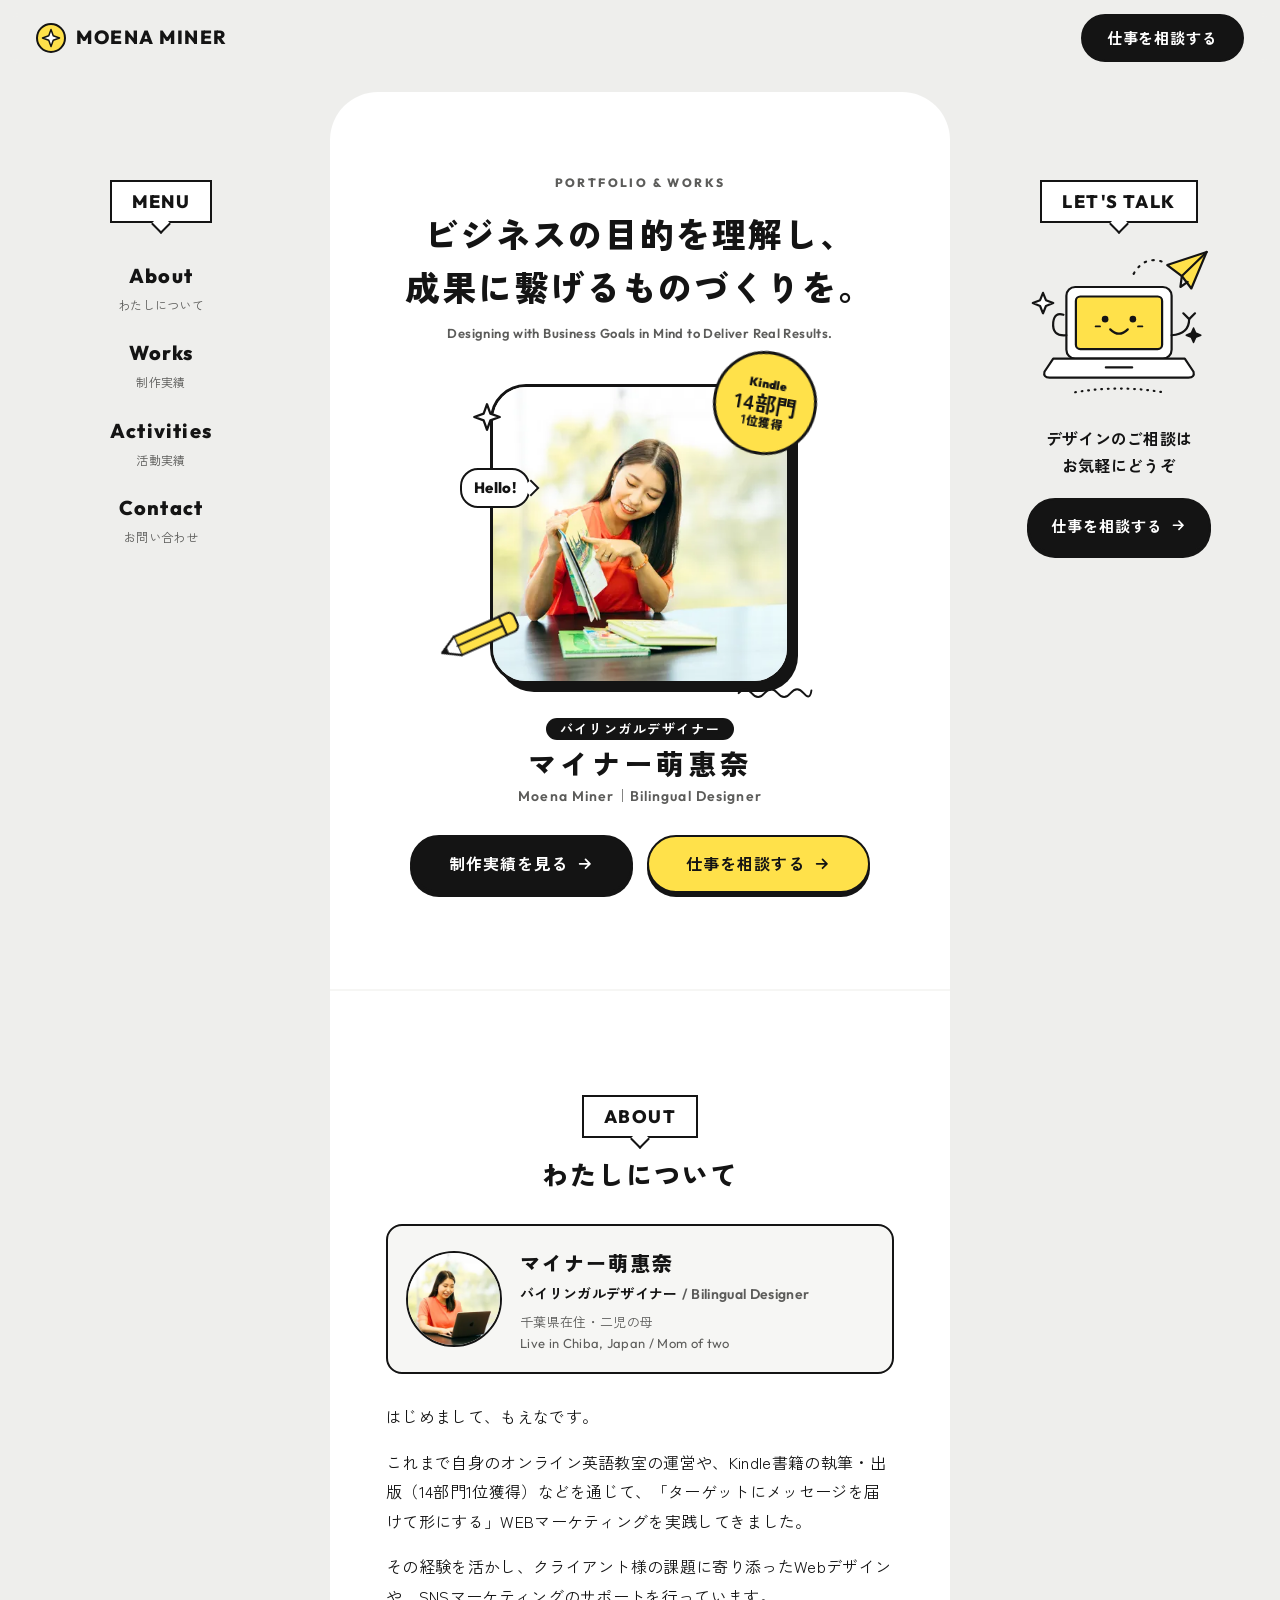
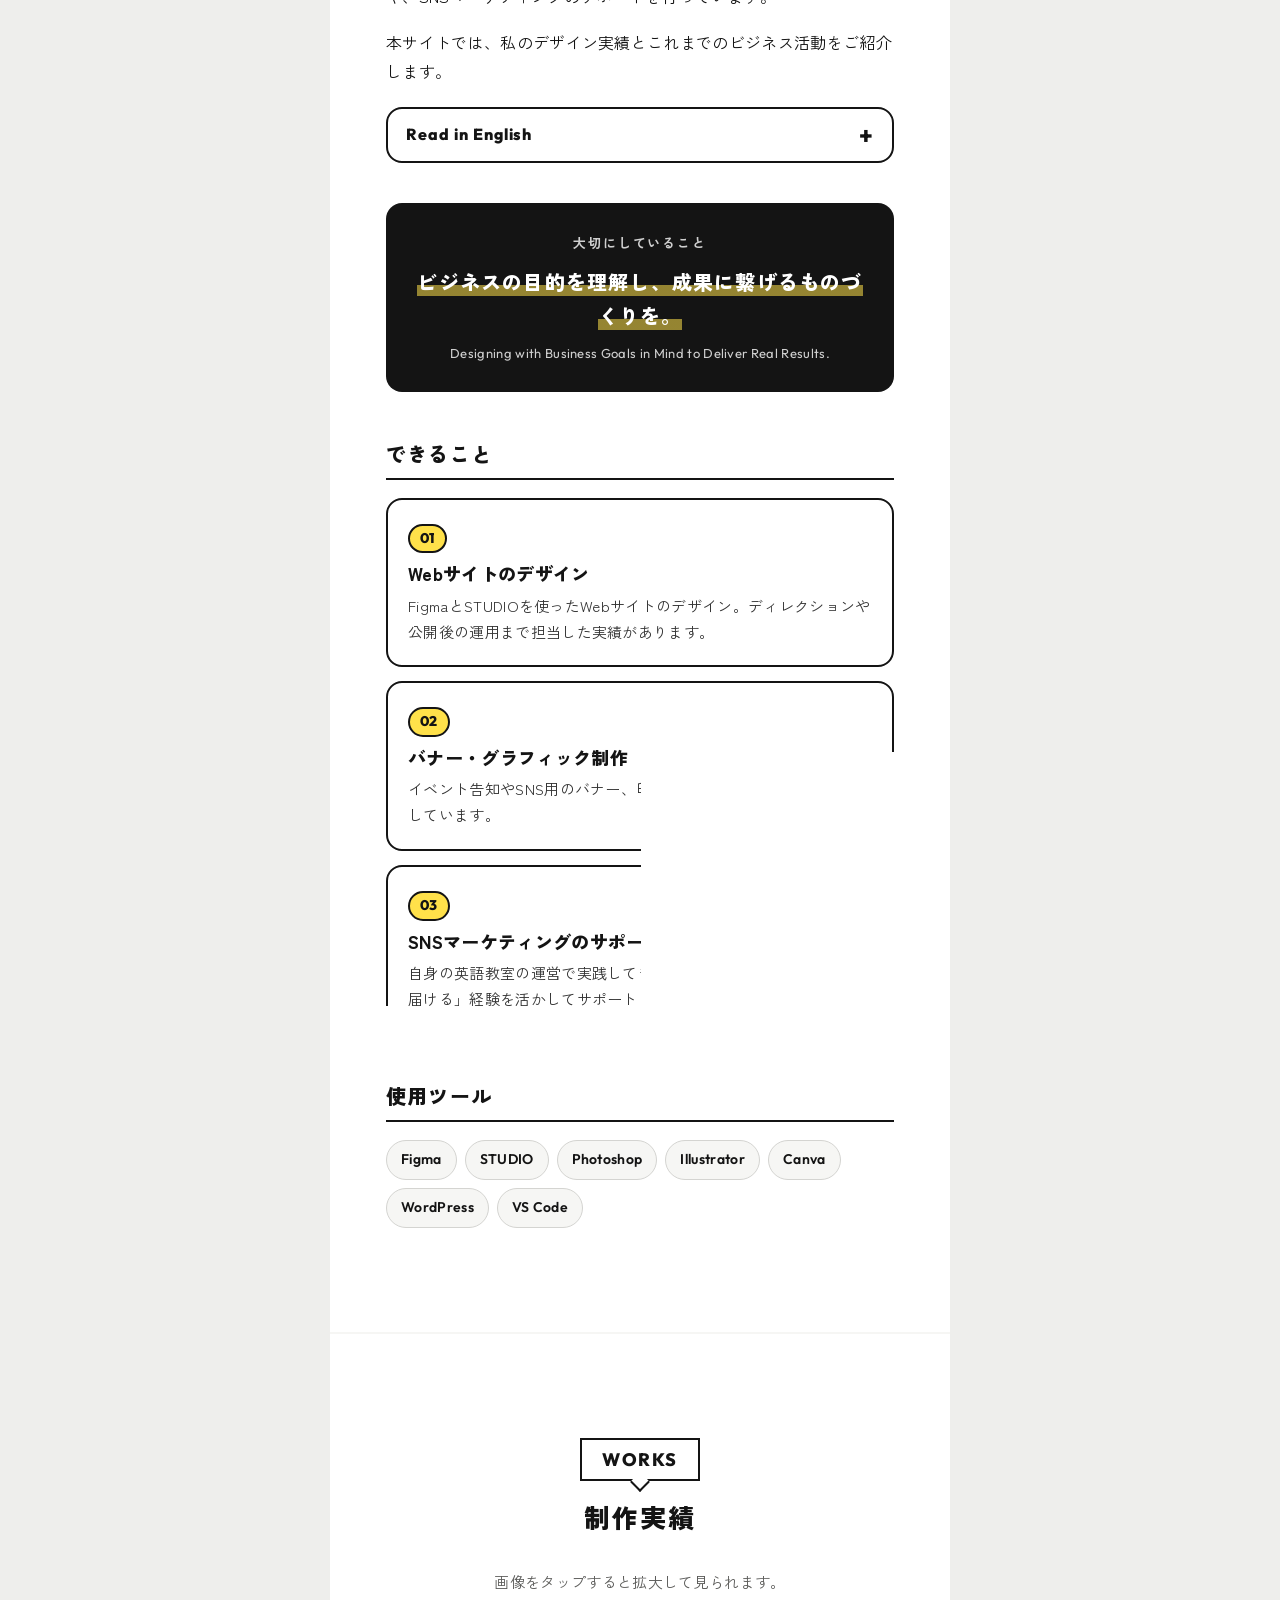
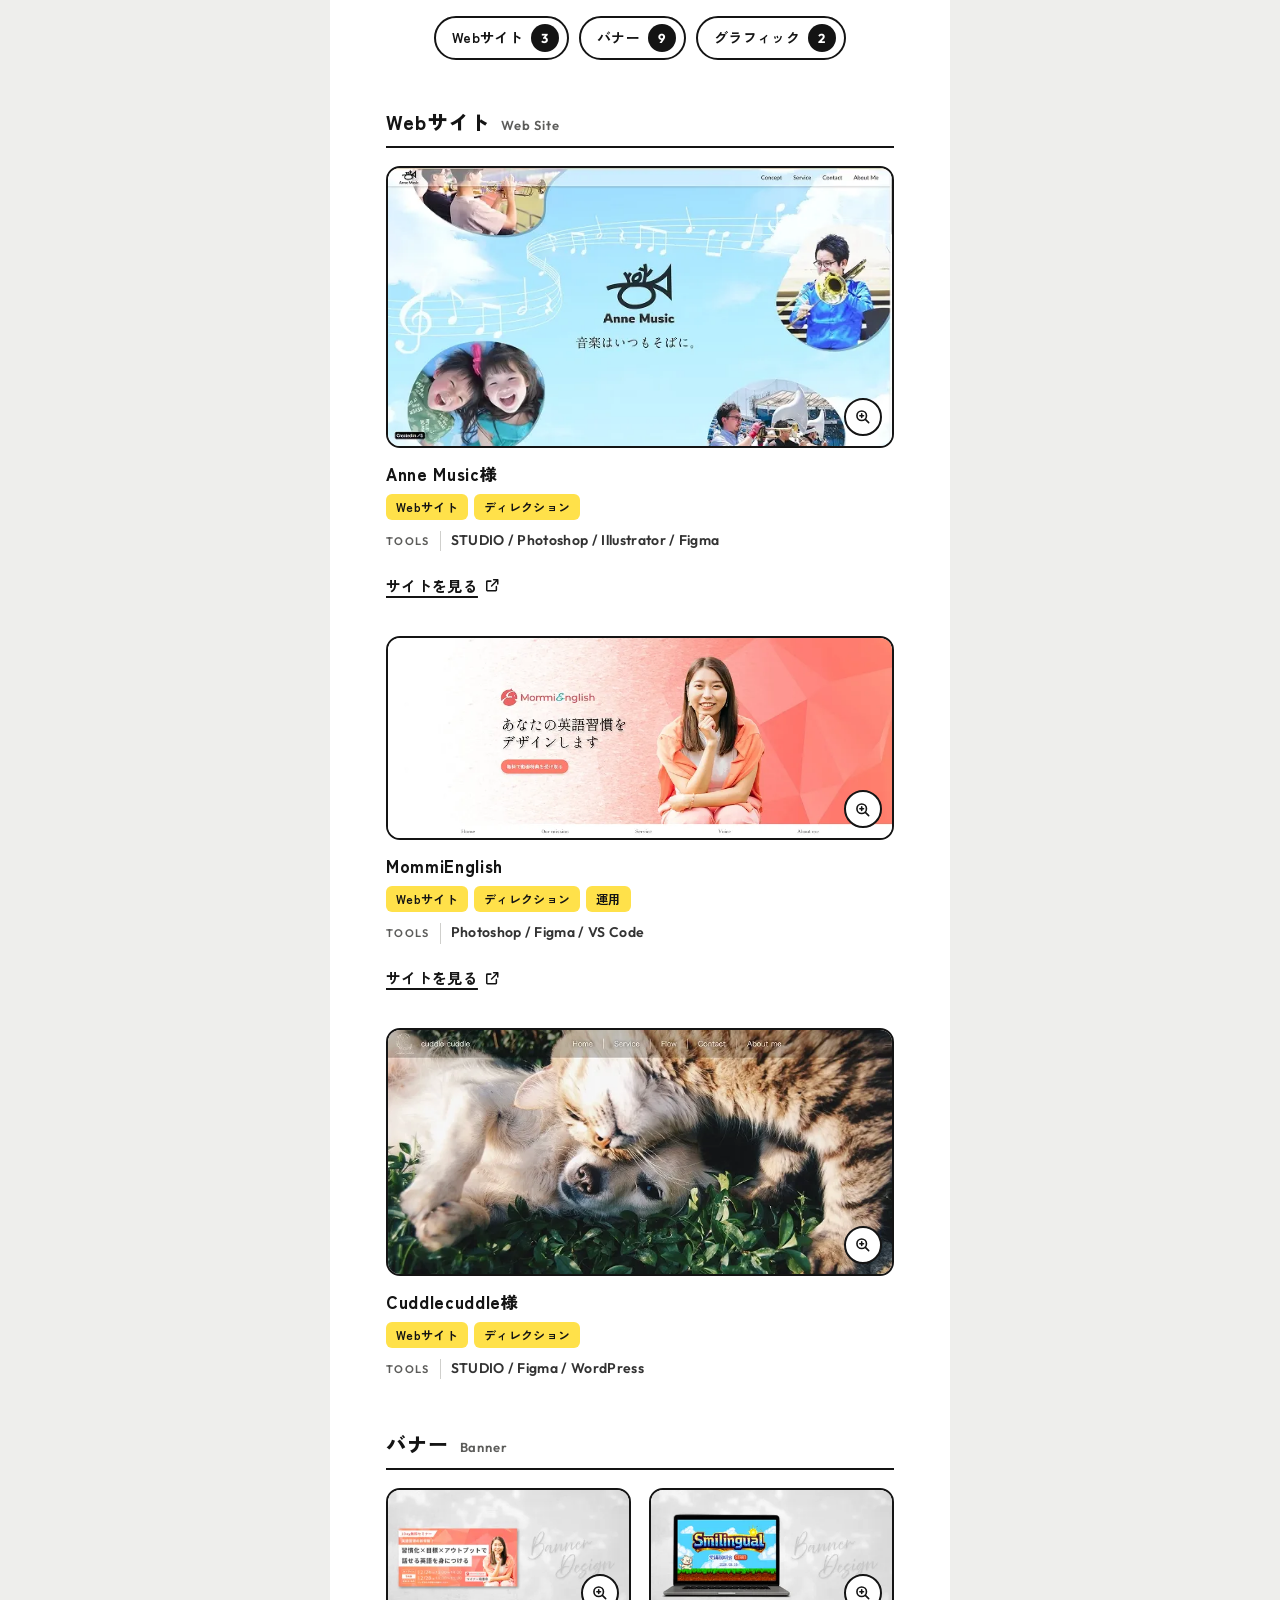
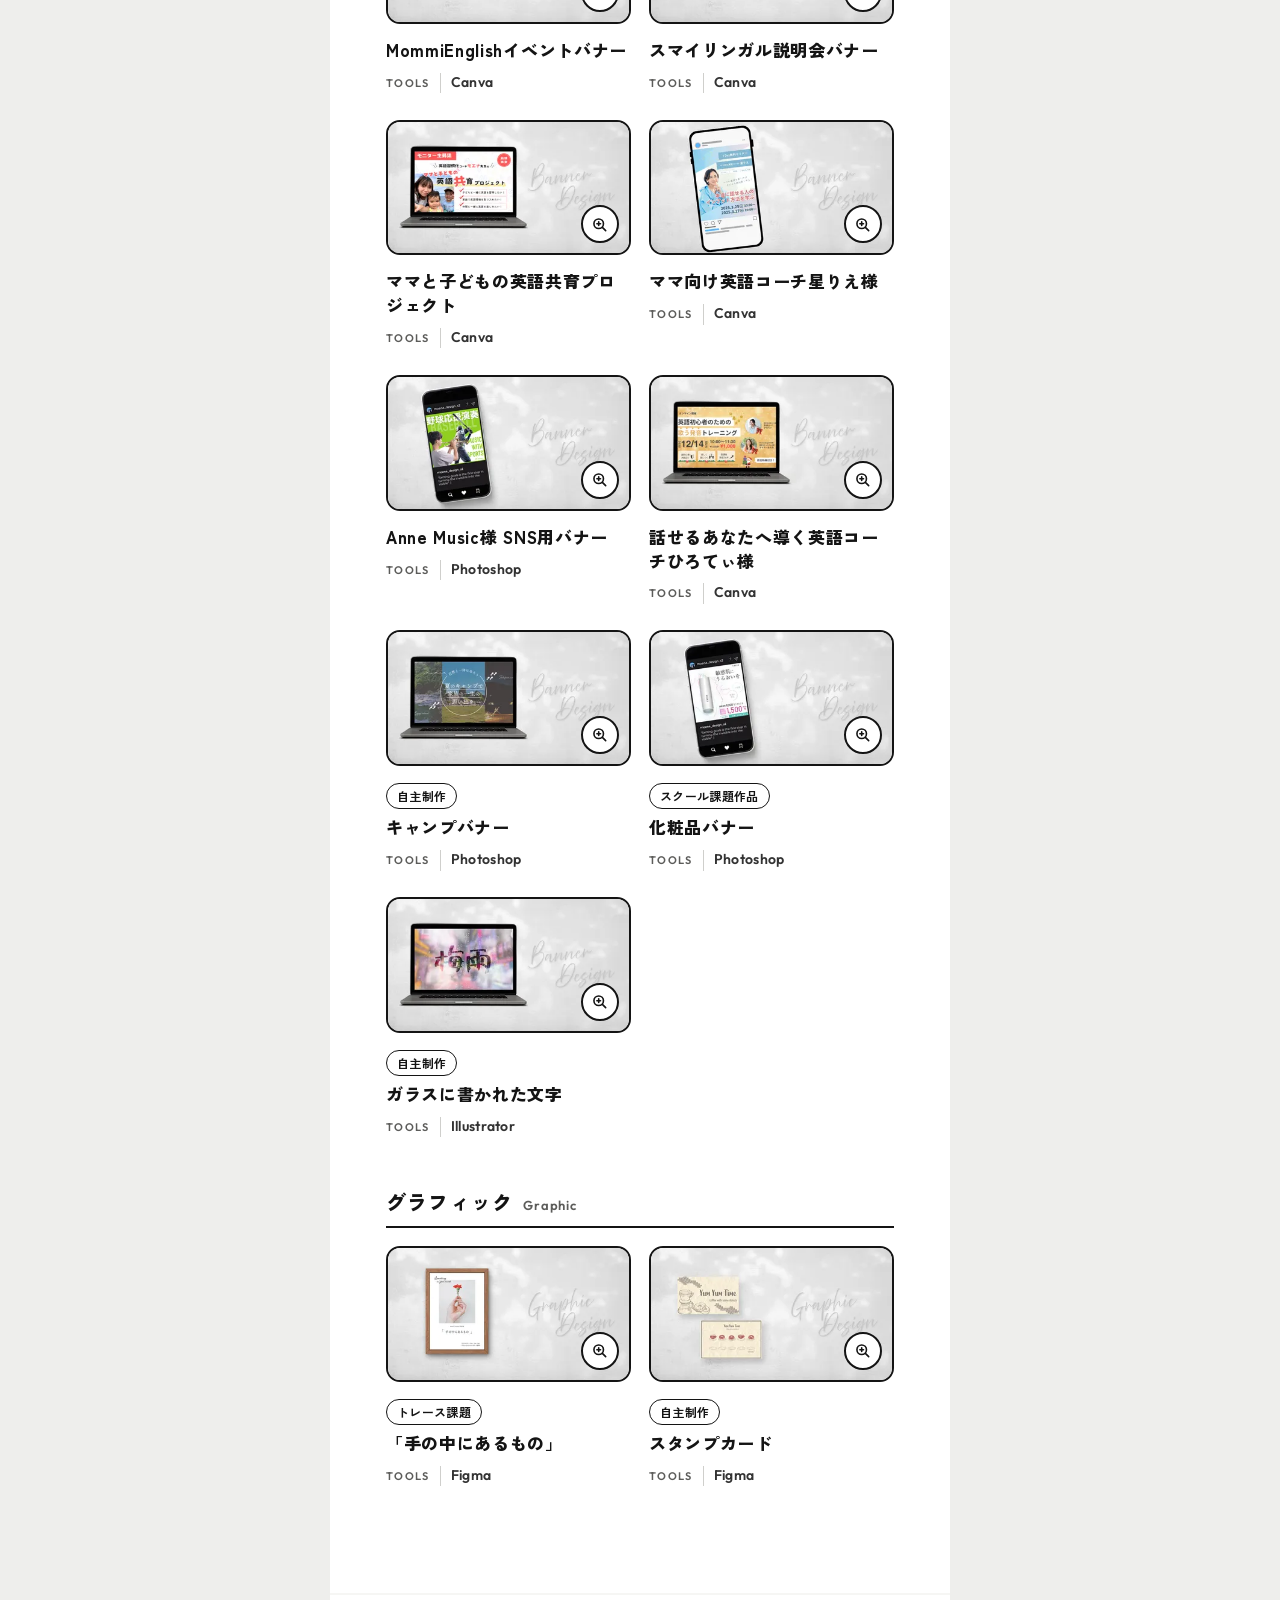
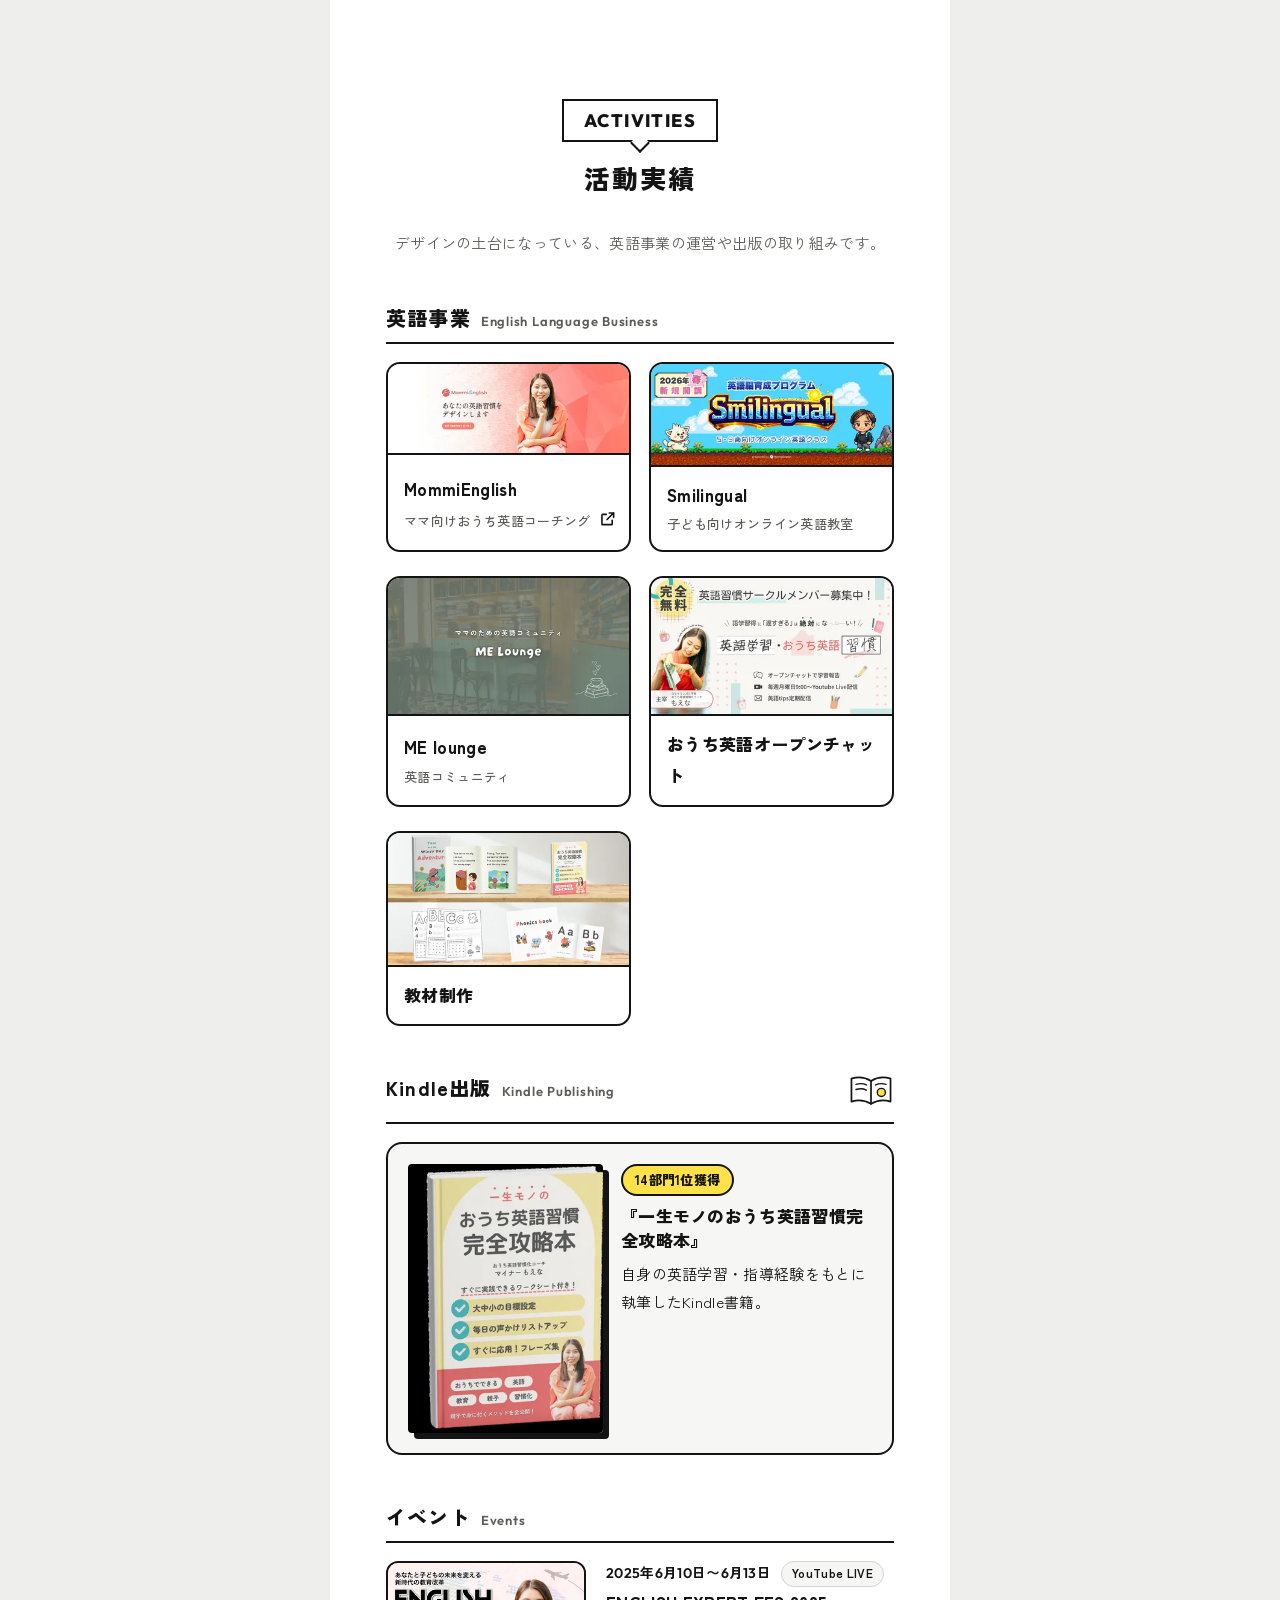
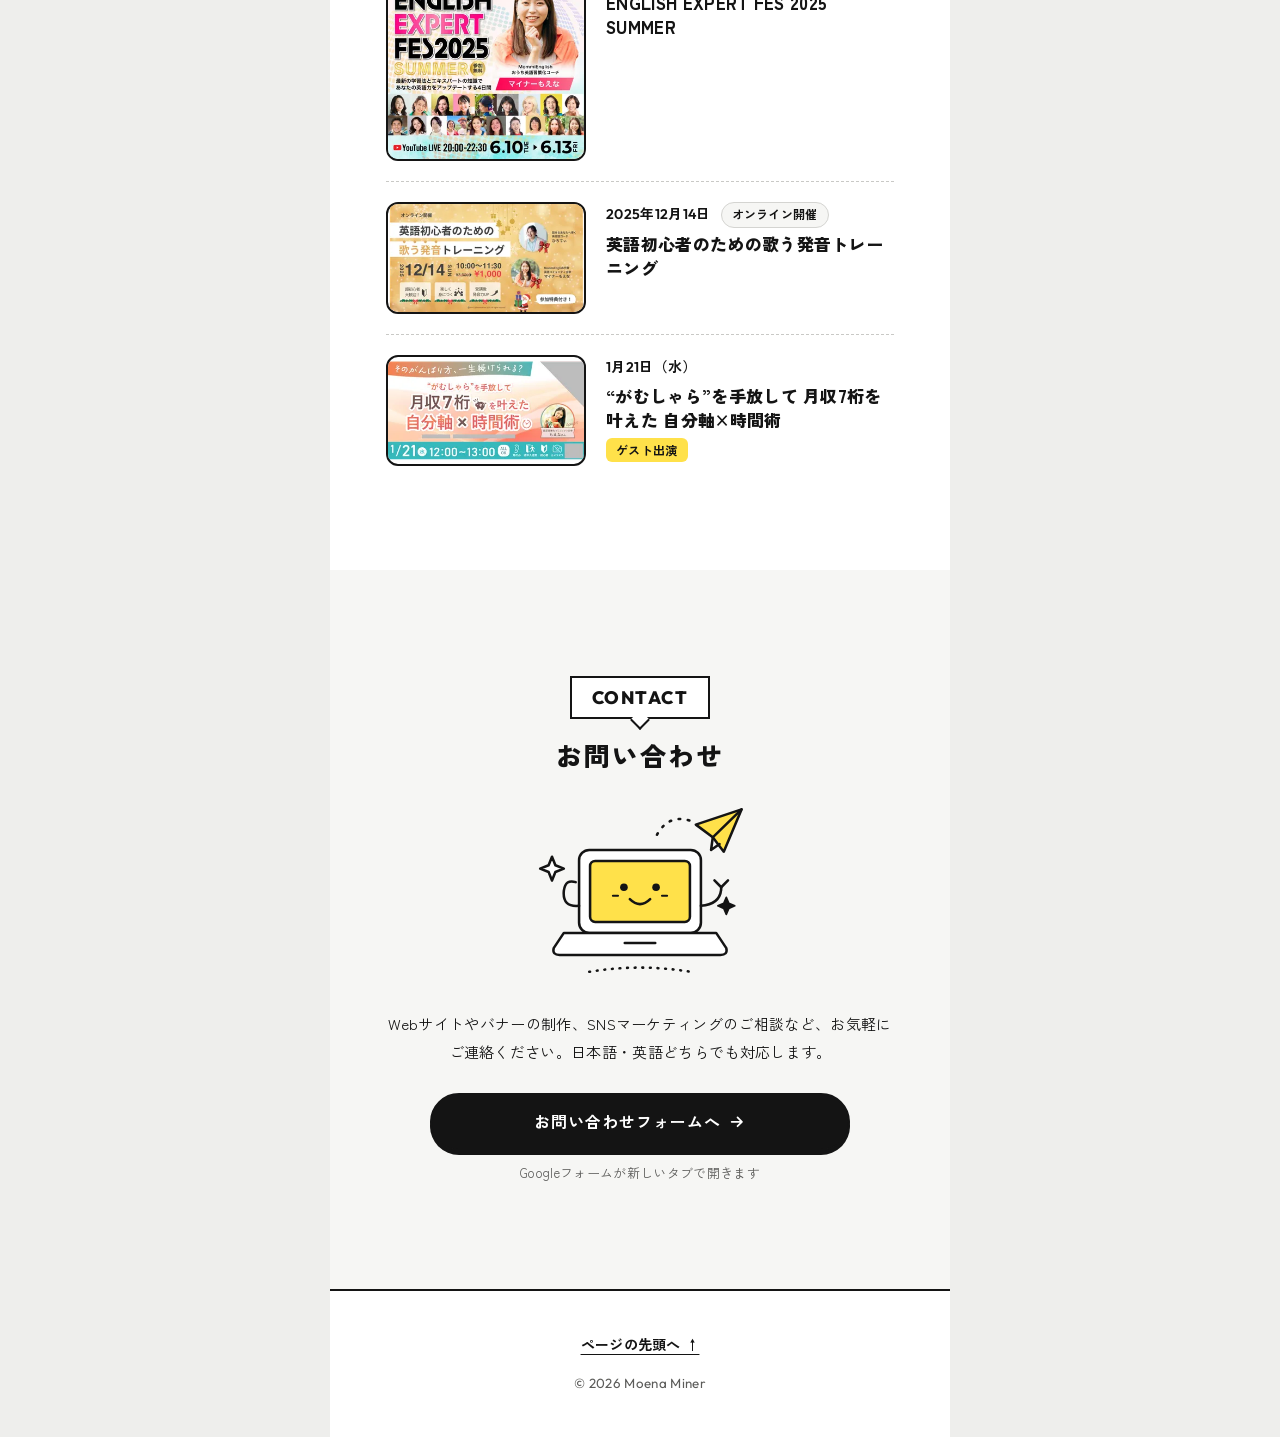
==== portfolio/index.html @ 47527288 "add portfolio" ====
<!doctype html>
<html lang="ja" class="no-js">
<head>
<meta charset="utf-8">
<meta name="viewport" content="width=device-width, initial-scale=1, viewport-fit=cover">
<title>マイナー萌惠奈｜バイリンガルデザイナー Portfolio</title>
<meta name="description" content="千葉県在住のバイリンガルデザイナー、マイナー萌惠奈のポートフォリオ。FigmaとSTUDIOを使ったWebデザイン、バナー制作、SNSマーケティングのサポートを行っています。">
<link rel="canonical" href="https://mommienglish.com/portfolio/">
<meta property="og:type" content="website">
<meta property="og:url" content="https://mommienglish.com/portfolio/">
<meta property="og:title" content="マイナー萌惠奈｜バイリンガルデザイナー Portfolio">
<meta property="og:description" content="千葉県在住のバイリンガルデザイナー、マイナー萌惠奈のポートフォリオ。FigmaとSTUDIOを使ったWebデザイン、バナー制作、SNSマーケティングのサポートを行っています。">
<meta property="og:image" content="https://mommienglish.com/portfolio/img/og.png">
<meta property="og:image:width" content="1200">
<meta property="og:image:height" content="630">
<meta property="og:locale" content="ja_JP">
<meta name="twitter:card" content="summary_large_image">
<meta name="theme-color" content="#eeeeec">
<link rel="icon" href="favicon.svg" type="image/svg+xml">
<link rel="preconnect" href="https://fonts.googleapis.com">
<link rel="preconnect" href="https://fonts.gstatic.com" crossorigin>
<link rel="stylesheet" href="https://fonts.googleapis.com/css2?family=Outfit:wght@600;800&family=Zen+Kaku+Gothic+New:wght@400;500;700;900&display=swap">
<link rel="stylesheet" href="styles.css">
<script>document.documentElement.classList.replace('no-js', 'js')</script>
<script src="main.js" defer></script>
</head>
<body id="top">
<a class="skip" href="#main">本文へスキップ</a>

<header class="site-header">
  <a class="brand" href="#top" aria-label="Moena Miner トップへ">
    <span class="brand-mark" aria-hidden="true">
      <svg viewBox="0 0 40 40" class="illust" focusable="false"><path d="M20 3 l4.5 12.5 l12.5 4.5 l-12.5 4.5 l-4.5 12.5 l-4.5 -12.5 l-12.5 -4.5 l12.5 -4.5 z" class="fill-paper" stroke="currentColor" stroke-width="3" stroke-linejoin="round"/></svg>
    </span>
    <span class="brand-name" lang="en">Moena Miner</span>
  </a>
  <button class="menu-btn" type="button" aria-expanded="false" aria-controls="global-nav">
    <span class="menu-lines" aria-hidden="true"><span></span><span></span></span>
    <span class="menu-label" lang="en">MENU</span>
  </button>
  <nav id="global-nav" class="global-nav" aria-label="メインメニュー">
    <ul>
      <li><a href="#about"><span lang="en">About</span><small>わたしについて</small></a></li>
      <li><a href="#works"><span lang="en">Works</span><small>制作実績</small></a></li>
      <li><a href="#activities"><span lang="en">Activities</span><small>活動実績</small></a></li>
      <li><a href="#contact"><span lang="en">Contact</span><small>お問い合わせ</small></a></li>
    </ul>
    <a class="btn btn-dark nav-cta" href="#contact">仕事を相談する</a>
  </nav>
</header>

<div class="layout">

<!-- 左パネル（PC・画面幅1100px以上のみ表示） -->
<aside class="side side-left" aria-label="サイドメニュー">
  <p class="bubble">MENU</p>
  <ul class="side-nav">
    <li><a href="#about"><span lang="en">About</span><small>わたしについて</small></a></li>
    <li><a href="#works"><span lang="en">Works</span><small>制作実績</small></a></li>
    <li><a href="#activities"><span lang="en">Activities</span><small>活動実績</small></a></li>
    <li><a href="#contact"><span lang="en">Contact</span><small>お問い合わせ</small></a></li>
  </ul>
</aside>

<main id="main" class="panel">

<!-- ===== ファーストビュー ===== -->
<section class="hero" aria-labelledby="hero-title">
  <p class="hero-eyebrow" lang="en">PORTFOLIO &amp; WORKS</p>
  <p class="hero-catch"><span>ビジネスの目的を理解し、</span><span>成果に繋げるものづくりを。</span></p>
  <p class="hero-catch-en" lang="en">Designing with Business Goals in Mind to Deliver Real Results.</p>
  <div class="hero-visual">
    <div class="hero-photo">
      <img src="img/profile-main-840.webp" srcset="img/profile-main-420.webp 420w, img/profile-main-640.webp 640w, img/profile-main-840.webp 840w" sizes="(min-width: 1100px) 300px, 70vw" width="840" height="840" alt="本を手に取り、笑顔で読んでいるマイナー萌惠奈の写真" fetchpriority="high" decoding="async">
    </div>
    <p class="badge" aria-label="Kindle 14部門1位獲得"><span>Kindle</span><strong>14部門</strong><span>1位獲得</span></p>
    <span class="deco deco-pencil" aria-hidden="true">
      <svg viewBox="0 0 130 44" class="illust" focusable="false" fill="none" stroke="currentColor" stroke-width="3" stroke-linecap="round" stroke-linejoin="round">
        <path d="M30 8 H112 a8 8 0 0 1 8 8 V28 a8 8 0 0 1 -8 8 H30 Z" class="fill-accent"/>
        <path d="M30 8 L6 22 L30 36" class="fill-paper"/>
        <path d="M6 22 L14 17.4 V26.6 Z" class="fill-ink" stroke-width="2"/>
        <path d="M100 8 V36 M30 22 H100"/>
      </svg>
    </span>
    <span class="deco deco-sparkle" aria-hidden="true">
      <svg viewBox="0 0 40 40" class="illust" focusable="false"><path d="M20 3 l4.5 12.5 l12.5 4.5 l-12.5 4.5 l-4.5 12.5 l-4.5 -12.5 l-12.5 -4.5 l12.5 -4.5 z" class="fill-paper" stroke="currentColor" stroke-width="3" stroke-linejoin="round"/></svg>
    </span>
    <span class="deco deco-squiggle" aria-hidden="true">
      <svg viewBox="0 0 120 24" class="illust" focusable="false"><path d="M4 14 Q14 2 24 14 T44 14 T64 14 T84 14 T104 14 T116 10" fill="none" stroke="currentColor" stroke-width="3" stroke-linecap="round"/></svg>
    </span>
    <p class="hello" aria-hidden="true" lang="en">Hello!</p>
  </div>
  <h1 id="hero-title" class="hero-name">
    <span class="hero-title-ja">バイリンガルデザイナー</span>
    <span class="hero-name-ja">マイナー萌惠奈</span>
    <span class="hero-name-en" lang="en">Moena Miner｜Bilingual Designer</span>
  </h1>
  <div class="hero-cta">
    <a class="btn btn-dark" href="#works">制作実績を見る <svg viewBox="0 0 24 24" class="icon" aria-hidden="true" focusable="false"><path d="M5 12h13M13 6l6 6-6 6" fill="none" stroke="currentColor" stroke-width="2.4" stroke-linecap="round" stroke-linejoin="round"/></svg></a>
    <a class="btn btn-accent" href="#contact">仕事を相談する <svg viewBox="0 0 24 24" class="icon" aria-hidden="true" focusable="false"><path d="M5 12h13M13 6l6 6-6 6" fill="none" stroke="currentColor" stroke-width="2.4" stroke-linecap="round" stroke-linejoin="round"/></svg></a>
  </div>
</section>

<!-- ===== わたしについて ===== -->
<section class="section" id="about" aria-labelledby="about-title">
  <div class="sec-head" data-reveal>
    <p class="bubble" aria-hidden="true">ABOUT</p>
    <h2 id="about-title" class="sec-title">わたしについて</h2>
  </div>

  <div class="profile-card" data-reveal>
    <img src="img/profile-laptop-480.webp" srcset="img/profile-laptop-240.webp 240w, img/profile-laptop-480.webp 480w" sizes="120px" width="480" height="480" alt="ノートパソコンで作業するマイナー萌惠奈の写真" loading="lazy" decoding="async" class="about-photo">
    <div>
      <p class="profile-name">マイナー萌惠奈</p>
      <p class="profile-role">バイリンガルデザイナー <span lang="en">/ Bilingual Designer</span></p>
      <p class="profile-meta">千葉県在住・二児の母<br><span lang="en">Live in Chiba, Japan / Mom of two</span></p>
    </div>
  </div>

  <div class="prose" data-reveal>
    <p>はじめまして、もえなです。</p>
    <p>これまで自身のオンライン英語教室の運営や、Kindle書籍の執筆・出版（14部門1位獲得）などを通じて、「ターゲットにメッセージを届けて形にする」WEBマーケティングを実践してきました。</p>
    <p>その経験を活かし、クライアント様の課題に寄り添ったWebデザインや、SNSマーケティングのサポートを行っています。</p>
    <p>本サイトでは、私のデザイン実績とこれまでのビジネス活動をご紹介します。</p>
  </div>

  <details class="en-toggle" data-reveal>
    <summary><span lang="en">Read in English</span><span class="sr-only">（英語の自己紹介を開く）</span></summary>
    <div class="prose" lang="en">
      <p>Hi, I’m Moena.</p>
      <p>Through running my own online English school and publishing a Kindle book—which achieved the #1 spot in 14 categories—I have practical, hands-on experience in web marketing focused on turning ideas into reality and effectively reaching target audiences.</p>
      <p>Leveraging this experience, I provide web design services using Figma and STUDIO, alongside social media marketing support, all tailored closely to each client’s unique challenges.</p>
      <p>This website showcases my design portfolio and my entrepreneurial journey.</p>
    </div>
  </details>

  <figure class="policy" data-reveal>
    <figcaption>大切にしていること</figcaption>
    <blockquote>
      <p><mark>ビジネスの目的を理解し、成果に繋げるものづくりを。</mark></p>
      <p class="policy-en" lang="en">Designing with Business Goals in Mind to Deliver Real Results.</p>
    </blockquote>
  </figure>

  <h3 class="sub-title" data-reveal>できること</h3>
  <ol class="services">
    <li class="service" data-reveal>
      <span class="service-no" aria-hidden="true">01</span>
      <h4>Webサイトのデザイン</h4>
      <p>FigmaとSTUDIOを使ったWebサイトのデザイン。ディレクションや公開後の運用まで担当した実績があります。</p>
    </li>
    <li class="service" data-reveal>
      <span class="service-no" aria-hidden="true">02</span>
      <h4>バナー・グラフィック制作</h4>
      <p>イベント告知やSNS用のバナー、印刷物などのグラフィックを制作しています。</p>
    </li>
    <li class="service" data-reveal>
      <span class="service-no" aria-hidden="true">03</span>
      <h4>SNSマーケティングのサポート</h4>
      <p>自身の英語教室の運営で実践してきた「ターゲットにメッセージを届ける」経験を活かしてサポートします。</p>
    </li>
  </ol>

  <h3 class="sub-title" data-reveal>使用ツール</h3>
  <ul class="tools" data-reveal lang="en">
    <li class="tool">Figma</li>
    <li class="tool">STUDIO</li>
    <li class="tool">Photoshop</li>
    <li class="tool">Illustrator</li>
    <li class="tool">Canva</li>
    <li class="tool">WordPress</li>
    <li class="tool">VS Code</li>
  </ul>
</section>

<!-- ===== 制作実績 =====
     作品を追加するときは、同じグループの <li class="work"> … </li> を1つコピーして中身を書きかえてください。
     ・画像は img/ に入れ、href（タップで拡大される画像）と src / srcset を書きかえる
     ・width / height は画像の実際のサイズ（ピクセル）
     ・<p class="work-label">（自主制作など）、<ul class="roles">（担当範囲）、「サイトを見る」リンクは、なければ行ごと消してOK
     ・カテゴリの件数（上のボタンの数字）は自動で数えます -->
<section class="section" id="works" aria-labelledby="works-title">
  <div class="sec-head" data-reveal>
    <p class="bubble" aria-hidden="true">WORKS</p>
    <h2 id="works-title" class="sec-title">制作実績</h2>
  </div>
  <p class="lead" data-reveal>画像をタップすると拡大して見られます。</p>
  <nav aria-label="制作実績のカテゴリ" data-reveal>
    <ul class="jumps">
      <li><a class="jump" href="#works-web">Webサイト<span>3</span></a></li>
      <li><a class="jump" href="#works-banner">バナー<span>9</span></a></li>
      <li><a class="jump" href="#works-graphic">グラフィック<span>2</span></a></li>
    </ul>
  </nav>

  <!-- Webサイト -->
  <div class="works-group" id="works-web">
    <h3 class="sub-title" data-reveal>Webサイト <span class="sub-en" lang="en">Web Site</span></h3>
    <ul class="works works-web">
      <li class="work work-wide" data-reveal>
        <a class="work-thumb" href="img/web-annemusic-616.webp" data-zoom>
          <img src="img/web-annemusic-616.webp" srcset="img/web-annemusic-480.webp 480w, img/web-annemusic-616.webp 616w" sizes="(min-width: 1100px) 560px, 92vw" width="616" height="340" alt="Anne Music様のWebサイトのトップ画面。青空と音符を背景に「音楽はいつもそばに。」のコピー" loading="lazy" decoding="async">
        </a>
        <div class="work-info">
          <h4 class="work-title">Anne Music様</h4>
          <ul class="roles" aria-label="担当範囲"><li class="role">Webサイト</li><li class="role">ディレクション</li></ul>
          <p class="work-tools"><span class="work-tools-label">Tools</span>STUDIO / Photoshop / Illustrator / Figma</p>
          <a class="text-link" href="https://annemusic.studio.site/" target="_blank" rel="noopener">サイトを見る <svg viewBox="0 0 24 24" class="icon" aria-hidden="true" focusable="false"><path d="M14 4h6v6M20 4l-9 9M18 14v5a1 1 0 0 1-1 1H5a1 1 0 0 1-1-1V7a1 1 0 0 1 1-1h5" fill="none" stroke="currentColor" stroke-width="2.2" stroke-linecap="round" stroke-linejoin="round"/></svg><span class="sr-only">（新しいタブで開きます）</span></a>
        </div>
      </li>
      <li class="work work-wide" data-reveal>
        <a class="work-thumb" href="img/web-mommienglish-836.webp" data-zoom>
          <img src="img/web-mommienglish-836.webp" srcset="img/web-mommienglish-480.webp 480w, img/web-mommienglish-836.webp 836w" sizes="(min-width: 1100px) 560px, 92vw" width="836" height="333" alt="MommiEnglishのWebサイトのトップ画面。「あなたの英語習慣をデザインします」のコピー" loading="lazy" decoding="async">
        </a>
        <div class="work-info">
          <h4 class="work-title">MommiEnglish</h4>
          <ul class="roles" aria-label="担当範囲"><li class="role">Webサイト</li><li class="role">ディレクション</li><li class="role">運用</li></ul>
          <p class="work-tools"><span class="work-tools-label">Tools</span>Photoshop / Figma / VS Code</p>
          <a class="text-link" href="https://mommienglish.com/" target="_blank" rel="noopener">サイトを見る <svg viewBox="0 0 24 24" class="icon" aria-hidden="true" focusable="false"><path d="M14 4h6v6M20 4l-9 9M18 14v5a1 1 0 0 1-1 1H5a1 1 0 0 1-1-1V7a1 1 0 0 1 1-1h5" fill="none" stroke="currentColor" stroke-width="2.2" stroke-linecap="round" stroke-linejoin="round"/></svg><span class="sr-only">（新しいタブで開きます）</span></a>
        </div>
      </li>
      <li class="work work-wide" data-reveal>
        <a class="work-thumb" href="img/web-cuddlecuddle-703.webp" data-zoom>
          <img src="img/web-cuddlecuddle-703.webp" srcset="img/web-cuddlecuddle-480.webp 480w, img/web-cuddlecuddle-703.webp 703w" sizes="(min-width: 1100px) 560px, 92vw" width="703" height="340" alt="Cuddlecuddle様のWebサイトのトップ画面。草の上で寄り添う犬と猫の写真" loading="lazy" decoding="async">
        </a>
        <div class="work-info">
          <h4 class="work-title">Cuddlecuddle様</h4>
          <ul class="roles" aria-label="担当範囲"><li class="role">Webサイト</li><li class="role">ディレクション</li></ul>
          <p class="work-tools"><span class="work-tools-label">Tools</span>STUDIO / Figma / WordPress</p>
        </div>
      </li>
    </ul>
  </div>

  <!-- バナー -->
  <div class="works-group" id="works-banner">
    <h3 class="sub-title" data-reveal>バナー <span class="sub-en" lang="en">Banner</span></h3>
    <ul class="works">
      <li class="work" data-reveal>
        <a class="work-thumb" href="img/banner-mommienglish-event-620.webp" data-zoom>
          <img src="img/banner-mommienglish-event-620.webp" srcset="img/banner-mommienglish-event-400.webp 400w, img/banner-mommienglish-event-620.webp 620w" sizes="(min-width: 1100px) 270px, (min-width: 480px) 45vw, 92vw" width="620" height="340" alt="1Day無料セミナー「習慣化×目標×アウトプットで話せる英語を身につける」の告知バナー" loading="lazy" decoding="async">
        </a>
        <div class="work-info">
          <h4 class="work-title">MommiEnglishイベントバナー</h4>
          <p class="work-tools"><span class="work-tools-label">Tools</span>Canva</p>
        </div>
      </li>
      <li class="work" data-reveal>
        <a class="work-thumb" href="img/banner-smilingual-620.webp" data-zoom>
          <img src="img/banner-smilingual-620.webp" srcset="img/banner-smilingual-400.webp 400w, img/banner-smilingual-620.webp 620w" sizes="(min-width: 1100px) 270px, (min-width: 480px) 45vw, 92vw" width="620" height="340" alt="ゲーム画面風のデザインで「Smilingual 受講説明会」を告知するバナー" loading="lazy" decoding="async">
        </a>
        <div class="work-info">
          <h4 class="work-title">スマイリンガル説明会バナー</h4>
          <p class="work-tools"><span class="work-tools-label">Tools</span>Canva</p>
        </div>
      </li>
      <li class="work" data-reveal>
        <a class="work-thumb" href="img/banner-kyoiku-project-620.webp" data-zoom>
          <img src="img/banner-kyoiku-project-620.webp" srcset="img/banner-kyoiku-project-400.webp 400w, img/banner-kyoiku-project-620.webp 620w" sizes="(min-width: 1100px) 270px, (min-width: 480px) 45vw, 92vw" width="620" height="340" alt="「ママと子どもの英語共育プロジェクト」モニター生募集のバナー" loading="lazy" decoding="async">
        </a>
        <div class="work-info">
          <h4 class="work-title">ママと子どもの英語共育プロジェクト</h4>
          <p class="work-tools"><span class="work-tools-label">Tools</span>Canva</p>
        </div>
      </li>
      <li class="work" data-reveal>
        <a class="work-thumb" href="img/banner-hoshirie-620.webp" data-zoom>
          <img src="img/banner-hoshirie-620.webp" srcset="img/banner-hoshirie-400.webp 400w, img/banner-hoshirie-620.webp 620w" sizes="(min-width: 1100px) 270px, (min-width: 480px) 45vw, 92vw" width="620" height="340" alt="1Day無料セミナー「本当に話せる人のインプット方法を学ぶ」のSNS用バナー" loading="lazy" decoding="async">
        </a>
        <div class="work-info">
          <h4 class="work-title">ママ向け英語コーチ星りえ様</h4>
          <p class="work-tools"><span class="work-tools-label">Tools</span>Canva</p>
        </div>
      </li>
      <li class="work" data-reveal>
        <a class="work-thumb" href="img/banner-annemusic-sns-620.webp" data-zoom>
          <img src="img/banner-annemusic-sns-620.webp" srcset="img/banner-annemusic-sns-400.webp 400w, img/banner-annemusic-sns-620.webp 620w" sizes="(min-width: 1100px) 270px, (min-width: 480px) 45vw, 92vw" width="620" height="340" alt="「野球応援演奏」のSNS用バナー。トランペットを演奏する人物の写真" loading="lazy" decoding="async">
        </a>
        <div class="work-info">
          <h4 class="work-title">Anne Music様 SNS用バナー</h4>
          <p class="work-tools"><span class="work-tools-label">Tools</span>Photoshop</p>
        </div>
      </li>
      <li class="work" data-reveal>
        <a class="work-thumb" href="img/banner-hiroty-620.webp" data-zoom>
          <img src="img/banner-hiroty-620.webp" srcset="img/banner-hiroty-400.webp 400w, img/banner-hiroty-620.webp 620w" sizes="(min-width: 1100px) 270px, (min-width: 480px) 45vw, 92vw" width="620" height="340" alt="「英語初心者のための歌う発音トレーニング」のオンラインイベント告知バナー" loading="lazy" decoding="async">
        </a>
        <div class="work-info">
          <h4 class="work-title">話せるあなたへ導く英語コーチひろてぃ様</h4>
          <p class="work-tools"><span class="work-tools-label">Tools</span>Canva</p>
        </div>
      </li>
      <li class="work" data-reveal>
        <a class="work-thumb" href="img/banner-camp-620.webp" data-zoom>
          <img src="img/banner-camp-620.webp" srcset="img/banner-camp-400.webp 400w, img/banner-camp-620.webp 620w" sizes="(min-width: 1100px) 270px, (min-width: 480px) 45vw, 92vw" width="620" height="340" alt="川辺や夜のキャンプ場の写真に「夏のキャンプで家族の一生の思い出を。」のコピーを重ねたバナー" loading="lazy" decoding="async">
        </a>
        <div class="work-info">
          <p class="work-label">自主制作</p>
          <h4 class="work-title">キャンプバナー</h4>
          <p class="work-tools"><span class="work-tools-label">Tools</span>Photoshop</p>
        </div>
      </li>
      <li class="work" data-reveal>
        <a class="work-thumb" href="img/banner-cosmetics-620.webp" data-zoom>
          <img src="img/banner-cosmetics-620.webp" srcset="img/banner-cosmetics-400.webp 400w, img/banner-cosmetics-620.webp 620w" sizes="(min-width: 1100px) 270px, (min-width: 480px) 45vw, 92vw" width="620" height="340" alt="「敏感肌にうるおいを」のコピーと化粧品ボトルを配置したSNS用バナー" loading="lazy" decoding="async">
        </a>
        <div class="work-info">
          <p class="work-label">スクール課題作品</p>
          <h4 class="work-title">化粧品バナー</h4>
          <p class="work-tools"><span class="work-tools-label">Tools</span>Photoshop</p>
        </div>
      </li>
      <li class="work" data-reveal>
        <a class="work-thumb" href="img/banner-tsuyu-620.webp" data-zoom>
          <img src="img/banner-tsuyu-620.webp" srcset="img/banner-tsuyu-400.webp 400w, img/banner-tsuyu-620.webp 620w" sizes="(min-width: 1100px) 270px, (min-width: 480px) 45vw, 92vw" width="620" height="340" alt="雨に濡れたガラスに「梅雨」と書かれたように見えるビジュアル" loading="lazy" decoding="async">
        </a>
        <div class="work-info">
          <p class="work-label">自主制作</p>
          <h4 class="work-title">ガラスに書かれた文字</h4>
          <p class="work-tools"><span class="work-tools-label">Tools</span>Illustrator</p>
        </div>
      </li>
    </ul>
  </div>

  <!-- グラフィック -->
  <div class="works-group" id="works-graphic">
    <h3 class="sub-title" data-reveal>グラフィック <span class="sub-en" lang="en">Graphic</span></h3>
    <ul class="works">
      <li class="work" data-reveal>
        <a class="work-thumb" href="img/graphic-tenonaka-620.webp" data-zoom>
          <img src="img/graphic-tenonaka-620.webp" srcset="img/graphic-tenonaka-400.webp 400w, img/graphic-tenonaka-620.webp 620w" sizes="(min-width: 1100px) 270px, (min-width: 480px) 45vw, 92vw" width="620" height="340" alt="赤いカーネーションを持つ手の写真を使った写真展ポスター「手の中にあるもの」" loading="lazy" decoding="async">
        </a>
        <div class="work-info">
          <p class="work-label">トレース課題</p>
          <h4 class="work-title">「手の中にあるもの」</h4>
          <p class="work-tools"><span class="work-tools-label">Tools</span>Figma</p>
        </div>
      </li>
      <li class="work" data-reveal>
        <a class="work-thumb" href="img/graphic-stampcard-620.webp" data-zoom>
          <img src="img/graphic-stampcard-620.webp" srcset="img/graphic-stampcard-400.webp 400w, img/graphic-stampcard-620.webp 620w" sizes="(min-width: 1100px) 270px, (min-width: 480px) 45vw, 92vw" width="620" height="340" alt="コーヒーとドーナツのイラストを使ったカフェ「Yum Yum Time」のショップカードとスタンプカード" loading="lazy" decoding="async">
        </a>
        <div class="work-info">
          <p class="work-label">自主制作</p>
          <h4 class="work-title">スタンプカード</h4>
          <p class="work-tools"><span class="work-tools-label">Tools</span>Figma</p>
        </div>
      </li>
    </ul>
  </div>
</section>

<!-- ===== 活動実績 ===== -->
<section class="section" id="activities" aria-labelledby="activities-title">
  <div class="sec-head" data-reveal>
    <p class="bubble" aria-hidden="true">ACTIVITIES</p>
    <h2 id="activities-title" class="sec-title">活動実績</h2>
  </div>
  <p class="lead" data-reveal>デザインの土台になっている、英語事業の運営や出版の取り組みです。</p>

  <h3 class="sub-title" data-reveal>英語事業 <span class="sub-en" lang="en">English Language Business</span></h3>
  <ul class="bizs">
    <li class="biz" data-reveal>
      <a class="biz-link" href="https://mommienglish.com/" target="_blank" rel="noopener">
        <img src="img/biz-mommienglish-640.webp" srcset="img/biz-mommienglish-400.webp 400w, img/biz-mommienglish-640.webp 640w" sizes="(min-width: 1100px) 270px, (min-width: 480px) 45vw, 92vw" width="640" height="236" alt="MommiEnglishのメインビジュアル。「あなたの英語習慣をデザインします」のコピー" loading="lazy" decoding="async">
        <span class="biz-text"><span class="biz-title">MommiEnglish</span><span class="biz-sub">ママ向けおうち英語コーチング</span></span>
        <span class="biz-ext"><svg viewBox="0 0 24 24" class="icon" aria-hidden="true" focusable="false"><path d="M14 4h6v6M20 4l-9 9M18 14v5a1 1 0 0 1-1 1H5a1 1 0 0 1-1-1V7a1 1 0 0 1 1-1h5" fill="none" stroke="currentColor" stroke-width="2.2" stroke-linecap="round" stroke-linejoin="round"/></svg><span class="sr-only">（新しいタブで開きます）</span></span>
      </a>
    </li>
    <li class="biz" data-reveal>
      <div class="biz-link">
        <img src="img/biz-smilingual-640.webp" srcset="img/biz-smilingual-400.webp 400w, img/biz-smilingual-640.webp 640w" sizes="(min-width: 1100px) 270px, (min-width: 480px) 45vw, 92vw" width="640" height="267" alt="ゲーム画面風の「Smilingual」のメインビジュアル" loading="lazy" decoding="async">
        <span class="biz-text"><span class="biz-title">Smilingual</span><span class="biz-sub">子ども向けオンライン英語教室</span></span>
      </div>
    </li>
    <li class="biz" data-reveal>
      <div class="biz-link">
        <img src="img/biz-melounge-640.webp" srcset="img/biz-melounge-400.webp 400w, img/biz-melounge-640.webp 640w" sizes="(min-width: 1100px) 270px, (min-width: 480px) 45vw, 92vw" width="640" height="360" alt="「ママのための英語コミュニティ ME Lounge」のメインビジュアル" loading="lazy" decoding="async">
        <span class="biz-text"><span class="biz-title">ME lounge</span><span class="biz-sub">英語コミュニティ</span></span>
      </div>
    </li>
    <li class="biz" data-reveal>
      <div class="biz-link">
        <img src="img/biz-openchat-640.webp" srcset="img/biz-openchat-400.webp 400w, img/biz-openchat-640.webp 640w" sizes="(min-width: 1100px) 270px, (min-width: 480px) 45vw, 92vw" width="640" height="360" alt="「英語習慣サークルメンバー募集中！」の告知画像" loading="lazy" decoding="async">
        <span class="biz-text"><span class="biz-title">おうち英語オープンチャット</span></span>
      </div>
    </li>
    <li class="biz" data-reveal>
      <div class="biz-link">
        <img src="img/biz-materials-620.webp" srcset="img/biz-materials-400.webp 400w, img/biz-materials-620.webp 620w" sizes="(min-width: 1100px) 270px, (min-width: 480px) 45vw, 92vw" width="620" height="340" alt="棚に並んだ英語の絵本、アルファベットのワークシート、フォニックスブック、Kindle書籍" loading="lazy" decoding="async">
        <span class="biz-text"><span class="biz-title">教材制作</span></span>
      </div>
    </li>
  </ul>

  <h3 class="sub-title" data-reveal>Kindle出版 <span class="sub-en" lang="en">Kindle Publishing</span>
    <span class="sub-illust" aria-hidden="true">
      <svg viewBox="0 0 80 56" class="illust" focusable="false" fill="none" stroke="currentColor" stroke-width="3" stroke-linecap="round" stroke-linejoin="round">
        <path d="M40 12 Q24 2 6 8 V48 Q24 42 40 52 Q56 42 74 48 V8 Q56 2 40 12 Z" class="fill-paper"/>
        <path d="M40 12 V52"/>
        <path d="M14 18 Q24 15 32 19 M14 27 Q24 24 32 28 M48 19 Q56 15 66 18" stroke-width="2.5"/>
        <circle cx="58" cy="32" r="7" class="fill-accent" stroke-width="2.5"/>
      </svg>
    </span>
  </h3>
  <article class="book" data-reveal>
    <div class="book-cover">
      <img src="img/kindle-cover-520.webp" srcset="img/kindle-cover-300.webp 300w, img/kindle-cover-520.webp 520w" sizes="(min-width: 1100px) 200px, 42vw" width="520" height="718" alt="Kindle書籍『一生モノのおうち英語習慣完全攻略本』の表紙" loading="lazy" decoding="async">
    </div>
    <div class="book-text">
      <p class="book-badge">14部門1位獲得</p>
      <h4>『一生モノのおうち英語習慣完全攻略本』</h4>
      <div class="prose"><p>自身の英語学習・指導経験をもとに執筆したKindle書籍。</p></div>
      <!-- Amazonの販売ページへのリンクを入れる場合はここに追加：
           <a class="text-link" href="（AmazonのURL）" target="_blank" rel="noopener">Amazonで見る</a> -->
    </div>
  </article>

  <!-- イベントを追加するときは <li class="event"> … </li> を1つコピーしてください -->
  <h3 class="sub-title" data-reveal>イベント <span class="sub-en" lang="en">Events</span></h3>
  <ul class="events">
    <li class="event" data-reveal>
      <a class="event-thumb" href="img/event-english-expert-fes-1080.webp" data-zoom>
        <img src="img/event-english-expert-fes-620.webp" srcset="img/event-english-expert-fes-360.webp 360w, img/event-english-expert-fes-620.webp 620w" sizes="(min-width: 1100px) 220px, 92vw" width="620" height="620" alt="「ENGLISH EXPERT FES 2025 SUMMER」の告知画像。出演者の顔写真が並ぶ" loading="lazy" decoding="async">
      </a>
      <div class="event-text">
        <p class="event-date">2025年6月10日〜6月13日<span>YouTube LIVE</span></p>
        <h4>ENGLISH EXPERT FES 2025 SUMMER</h4>
      </div>
    </li>
    <li class="event" data-reveal>
      <a class="event-thumb" href="img/event-pronunciation-620.webp" data-zoom>
        <img src="img/event-pronunciation-620.webp" srcset="img/event-pronunciation-360.webp 360w, img/event-pronunciation-620.webp 620w" sizes="(min-width: 1100px) 220px, 92vw" width="620" height="340" alt="「英語初心者のための歌う発音トレーニング」の告知画像" loading="lazy" decoding="async">
      </a>
      <div class="event-text">
        <p class="event-date">2025年12月14日<span>オンライン開催</span></p>
        <h4>英語初心者のための歌う発音トレーニング</h4>
      </div>
    </li>
    <li class="event" data-reveal>
      <a class="event-thumb" href="img/event-jibunjiku-620.webp" data-zoom>
        <img src="img/event-jibunjiku-620.webp" srcset="img/event-jibunjiku-360.webp 360w, img/event-jibunjiku-620.webp 620w" sizes="(min-width: 1100px) 220px, 92vw" width="620" height="340" alt="「自分軸×時間術」のイベント告知画像。ゲストとしてもえなさんの写真" loading="lazy" decoding="async">
      </a>
      <div class="event-text">
        <p class="event-date">1月21日（水）</p>
        <h4>“がむしゃら”を手放して 月収7桁を叶えた 自分軸×時間術</h4>
        <p class="event-note">ゲスト出演</p>
      </div>
    </li>
  </ul>
</section>

<!-- ===== お問い合わせ =====
     ボタンのリンク先（Googleフォーム）は main.js の一番上で設定します -->
<section class="section section-contact" id="contact" aria-labelledby="contact-title">
  <div class="sec-head" data-reveal>
    <p class="bubble" aria-hidden="true">CONTACT</p>
    <h2 id="contact-title" class="sec-title">お問い合わせ</h2>
  </div>
  <div class="contact-intro" data-reveal>
    <div class="contact-illust" aria-hidden="true">
      <svg viewBox="0 0 260 210" class="illust" focusable="false" fill="none" stroke="currentColor" stroke-width="3" stroke-linecap="round" stroke-linejoin="round">
        <path d="M150 34 Q166 6 196 20" stroke-dasharray="2 9"/>
        <path d="M196 22 L250 4 L229 54 L216 37 Z" class="fill-accent"/>
        <path d="M216 37 L250 4 M216 37 L214 52 L224 45"/>
        <path d="M26 60 l4 10 l10 4 l-10 4 l-4 10 l-4 -10 l-10 -4 l10 -4 z" class="fill-paper"/>
        <path d="M232 108 l3 7 l7 3 l-7 3 l-3 7 l-3 -7 l-7 -3 l7 -3 z" class="fill-ink" stroke-width="2"/>
        <rect x="58" y="52" width="144" height="98" rx="12" class="fill-paper"/>
        <rect x="71" y="65" width="118" height="72" rx="6" class="fill-accent"/>
        <circle cx="111" cy="96" r="4.5" class="fill-ink" stroke="none"/>
        <circle cx="149" cy="96" r="4.5" class="fill-ink" stroke="none"/>
        <path d="M118 110 Q130 122 142 110"/>
        <path d="M98 106 h6 M156 106 h6" stroke-width="2.5"/>
        <path d="M40 150 H220 L232 168 Q234 176 225 176 H35 Q26 176 28 168 Z" class="fill-paper"/>
        <path d="M112 162 H148"/>
        <path d="M58 118 Q38 120 40 100 Q42 86 54 90"/>
        <path d="M202 118 Q226 116 226 96"/>
        <path d="M218 88 l8 8 l8 -8"/>
        <path d="M70 196 Q130 186 190 196" stroke-dasharray="1 8"/>
      </svg>
    </div>
    <p>Webサイトやバナーの制作、SNSマーケティングのご相談など、お気軽にご連絡ください。日本語・英語どちらでも対応します。</p>
  </div>
  <div class="contact-cta" data-reveal>
    <a class="btn btn-dark btn-block" href="#contact" data-link="form">お問い合わせフォームへ <svg viewBox="0 0 24 24" class="icon" aria-hidden="true" focusable="false"><path d="M5 12h13M13 6l6 6-6 6" fill="none" stroke="currentColor" stroke-width="2.4" stroke-linecap="round" stroke-linejoin="round"/></svg></a>
    <p class="contact-note">Googleフォームが新しいタブで開きます</p>
    <p class="form-status" role="status" aria-live="polite"></p>
  </div>
</section>

<footer class="footer">
  <a class="to-top" href="#top">ページの先頭へ ↑</a>
  <p><small lang="en">© 2026 Moena Miner</small></p>
</footer>
</main>

<!-- 右パネル（PC・画面幅1100px以上のみ表示） -->
<aside class="side side-right" aria-label="お問い合わせへの案内">
  <p class="bubble">LET'S TALK</p>
  <div class="side-illust" aria-hidden="true">
    <svg viewBox="0 0 260 210" class="illust" focusable="false" fill="none" stroke="currentColor" stroke-width="3" stroke-linecap="round" stroke-linejoin="round">
      <path d="M150 34 Q166 6 196 20" stroke-dasharray="2 9"/>
      <path d="M196 22 L250 4 L229 54 L216 37 Z" class="fill-accent"/>
      <path d="M216 37 L250 4 M216 37 L214 52 L224 45"/>
      <path d="M26 60 l4 10 l10 4 l-10 4 l-4 10 l-4 -10 l-10 -4 l10 -4 z" class="fill-paper"/>
      <path d="M232 108 l3 7 l7 3 l-7 3 l-3 7 l-3 -7 l-7 -3 l7 -3 z" class="fill-ink" stroke-width="2"/>
      <rect x="58" y="52" width="144" height="98" rx="12" class="fill-paper"/>
      <rect x="71" y="65" width="118" height="72" rx="6" class="fill-accent"/>
      <circle cx="111" cy="96" r="4.5" class="fill-ink" stroke="none"/>
      <circle cx="149" cy="96" r="4.5" class="fill-ink" stroke="none"/>
      <path d="M118 110 Q130 122 142 110"/>
      <path d="M98 106 h6 M156 106 h6" stroke-width="2.5"/>
      <path d="M40 150 H220 L232 168 Q234 176 225 176 H35 Q26 176 28 168 Z" class="fill-paper"/>
      <path d="M112 162 H148"/>
      <path d="M58 118 Q38 120 40 100 Q42 86 54 90"/>
      <path d="M202 118 Q226 116 226 96"/>
      <path d="M218 88 l8 8 l8 -8"/>
      <path d="M70 196 Q130 186 190 196" stroke-dasharray="1 8"/>
    </svg>
  </div>
  <p class="side-text">デザインのご相談は<br>お気軽にどうぞ</p>
  <a class="btn btn-dark" href="#contact">仕事を相談する <svg viewBox="0 0 24 24" class="icon" aria-hidden="true" focusable="false"><path d="M5 12h13M13 6l6 6-6 6" fill="none" stroke="currentColor" stroke-width="2.4" stroke-linecap="round" stroke-linejoin="round"/></svg></a>
</aside>

</div>

<!-- 作品の拡大表示（中身は main.js が作ります） -->
<dialog class="work-dialog" aria-label="作品の詳細">
  <div class="dialog-inner"></div>
  <button class="dialog-close" type="button" aria-label="閉じる"><span aria-hidden="true">×</span></button>
</dialog>

</body>
</html>
---- portfolio/styles.css ----
/* =========================================================
   Moena Miner Portfolio
   色・文字の基本設定はここ（:root）でまとめて変えられます
   ========================================================= */
:root {
  --bg: #eeeeec;
  --paper: #ffffff;
  --soft: #f6f6f4;
  --ink: #141414;
  --muted: #5c5c5a;
  --line: #141414;
  --accent: #ffe14a;
  --accent-ink: #141414;
  --radius-panel: 28px;
  --radius: 16px;
  --font-ja: "Zen Kaku Gothic New", "Hiragino Sans", "Hiragino Kaku Gothic ProN", "Noto Sans JP", "Noto Sans CJK JP", "Yu Gothic", sans-serif;
  --font-en: "Outfit", var(--font-ja);
  --ease: cubic-bezier(.2, .7, .2, 1);
  color-scheme: light;
}

*, *::before, *::after { box-sizing: border-box; }
html { -webkit-text-size-adjust: 100%; scroll-behavior: smooth; scroll-padding-top: 80px; }
body {
  margin: 0;
  background: var(--bg);
  color: var(--ink);
  font-family: var(--font-ja);
  font-size: 16px;
  line-height: 1.85;
  letter-spacing: .02em;
  overflow-wrap: anywhere;
  -webkit-font-smoothing: antialiased;
}
img { max-width: 100%; height: auto; display: block; }
a { color: inherit; }
h1, h2, h3, h4 { line-height: 1.4; margin: 0; }
p { margin: 0; }
ul, ol { margin: 0; padding: 0; list-style: none; }
button, input, select, textarea { font: inherit; color: inherit; }
:focus-visible { outline: 3px solid var(--ink); outline-offset: 3px; border-radius: 6px; }
.sr-only { position: absolute; width: 1px; height: 1px; padding: 0; margin: -1px; overflow: hidden; clip: rect(0 0 0 0); white-space: nowrap; border: 0; }
.skip { position: absolute; left: 12px; top: -60px; z-index: 100; background: var(--ink); color: #fff; padding: 10px 16px; border-radius: 10px; text-decoration: none; }
.skip:focus { top: 12px; }

.icon { width: 1.1em; height: 1.1em; flex: none; }
.illust { width: 100%; height: auto; color: var(--ink); overflow: visible; }
.fill-accent { fill: var(--accent); }
.fill-paper { fill: var(--paper); }
.fill-ink { fill: var(--ink); }

/* ---------- ボタン ---------- */
.btn {
  display: inline-flex; align-items: center; justify-content: center; gap: .5em;
  min-height: 56px; padding: 12px 28px;
  border: 2.5px solid var(--line); border-radius: 999px;
  font-weight: 700; font-size: 16px; text-decoration: none; letter-spacing: .06em;
  box-shadow: 0 4px 0 var(--line);
  transition: transform .2s var(--ease), box-shadow .2s var(--ease), background-color .2s;
  cursor: pointer;
}
.btn .icon { transition: transform .25s var(--ease); }
.btn:hover .icon { transform: translateX(3px); }
.btn:active { transform: translateY(4px); box-shadow: 0 0 0 var(--line); }
.btn-dark { background: var(--ink); color: #fff; }
.btn-accent { background: var(--accent); color: var(--accent-ink); }
.btn-sm { min-height: 46px; padding: 8px 20px; font-size: 14px; }
.btn-block { width: 100%; }
@media (hover: hover) {
  .btn:hover { transform: translateY(-2px); box-shadow: 0 6px 0 var(--line); }
  .btn:active { transform: translateY(4px); box-shadow: 0 0 0 var(--line); }
}

/* ---------- 吹き出し ---------- */
.bubble {
  position: relative; display: inline-block;
  padding: 8px 20px; margin-bottom: 18px;
  background: var(--paper); border: 2.5px solid var(--line);
  font-family: var(--font-en); font-weight: 800; font-size: 18px; letter-spacing: .08em; line-height: 1.3;
}
.bubble::after {
  content: ""; position: absolute; left: 50%; bottom: -10px;
  width: 14px; height: 14px; background: var(--paper);
  border-right: 2.5px solid var(--line); border-bottom: 2.5px solid var(--line);
  transform: translateX(-50%) rotate(45deg);
}

/* ---------- ヘッダー ---------- */
.site-header {
  position: sticky; top: env(safe-area-inset-top, 0px); z-index: 50;
  display: flex; align-items: center; justify-content: space-between; gap: 12px;
  padding: 10px 16px; min-height: 68px;
  background: color-mix(in srgb, var(--bg) 88%, transparent);
  backdrop-filter: blur(8px); -webkit-backdrop-filter: blur(8px);
}
.brand { display: inline-flex; align-items: center; gap: 10px; text-decoration: none; min-height: 44px; }
.brand-mark { width: 30px; height: 30px; display: grid; place-items: center; background: var(--accent); border: 2.5px solid var(--line); border-radius: 50%; padding: 3px; }
.brand-mark .fill-paper { fill: var(--paper); }
.brand-name { font-family: var(--font-en); font-weight: 800; font-size: 19px; letter-spacing: .08em; text-transform: uppercase; }

.menu-btn {
  display: none; align-items: center; gap: 10px;
  min-height: 46px; padding: 8px 18px; border-radius: 999px;
  background: var(--ink); color: #fff; border: 0; cursor: pointer;
  font-family: var(--font-en); font-weight: 800; letter-spacing: .1em; font-size: 14px;
}
.menu-lines { position: relative; width: 18px; height: 12px; display: block; }
.menu-lines span { position: absolute; left: 0; width: 100%; height: 2.5px; border-radius: 2px; background: currentColor; transition: transform .3s var(--ease), top .3s var(--ease); }
.menu-lines span:first-child { top: 1px; }
.menu-lines span:last-child { top: 8px; }
.menu-btn[aria-expanded="true"] .menu-lines span:first-child { top: 5px; transform: rotate(45deg); }
.menu-btn[aria-expanded="true"] .menu-lines span:last-child { top: 5px; transform: rotate(-45deg); }

/* JSなし：メニューはヘッダー下にそのまま表示 */
.global-nav { width: 100%; }
.no-js .site-header { flex-wrap: wrap; }
.global-nav ul { display: flex; flex-wrap: wrap; gap: 4px 16px; }
.global-nav a { text-decoration: none; }
.global-nav small { display: none; }
.global-nav .nav-cta { display: none; }

/* JSあり（スマホ・タブレット）：開閉メニュー */
@media (max-width: 1099px) {
  .js .menu-btn { display: inline-flex; }
  .js .global-nav {
    position: fixed; inset: 68px 0 auto 0; z-index: 49;
    background: var(--paper); border-bottom: 2.5px solid var(--line);
    border-radius: 0 0 24px 24px;
    padding: 8px 20px 24px;
    max-height: calc(100dvh - 68px); overflow-y: auto;
    visibility: hidden; opacity: 0; transform: translateY(-12px);
    transition: opacity .28s var(--ease), transform .28s var(--ease), visibility 0s linear .28s;
  }
  .js .global-nav.is-open { visibility: visible; opacity: 1; transform: none; transition: opacity .28s var(--ease), transform .28s var(--ease); }
  .js .global-nav ul { display: block; }
  .js .global-nav li + li { border-top: 1.5px dashed #c9c9c6; }
  .js .global-nav a:not(.btn) {
    display: flex; align-items: baseline; justify-content: space-between; gap: 12px;
    padding: 16px 4px; min-height: 56px;
    font-family: var(--font-en); font-weight: 800; font-size: 22px; letter-spacing: .06em;
  }
  .js .global-nav small { display: inline; font-family: var(--font-ja); font-weight: 500; font-size: 13px; color: var(--muted); }
  .js .global-nav .nav-cta { display: flex; width: 100%; margin-top: 12px; }
  .menu-backdrop { position: fixed; inset: 0; z-index: 40; background: rgb(20 20 20 / .25); opacity: 0; transition: opacity .28s; pointer-events: none; }
  .menu-backdrop.is-open { opacity: 1; pointer-events: auto; }
}

/* ---------- レイアウト ---------- */
.layout { padding: 4px 0 0; }
.panel {
  background: var(--paper);
  border-radius: var(--radius-panel) var(--radius-panel) 0 0;
  min-width: 0;
  overflow: clip;
}
.side { display: none; }

.section { padding: 72px 20px; border-top: 2px solid var(--soft); }
.sec-head { text-align: center; margin-bottom: 32px; }
.sec-head .bubble { margin-bottom: 18px; }
.sec-title { font-size: 26px; font-weight: 900; letter-spacing: .08em; }
.sub-title {
  display: flex; align-items: baseline; flex-wrap: wrap; gap: 4px 10px;
  margin: 48px 0 18px; padding-bottom: 10px;
  font-size: 20px; font-weight: 900; letter-spacing: .06em;
  border-bottom: 2.5px solid var(--line);
}
.sub-en { font-family: var(--font-en); font-weight: 600; font-size: 13px; color: var(--muted); letter-spacing: .06em; }
.sub-illust { width: 46px; margin-left: auto; align-self: flex-end; }
.lead { text-align: center; color: var(--muted); font-size: 15px; }
.prose p + p { margin-top: 1em; }
.prose { font-size: 16px; }

/* ---------- ファーストビュー ---------- */
.hero { padding: 48px 20px 64px; text-align: center; }
.hero-eyebrow { font-family: var(--font-en); font-weight: 800; letter-spacing: .2em; font-size: 12px; color: var(--muted); margin-bottom: 14px; }
.hero-catch {
  font-size: clamp(21px, 6.2vw, 38px); font-weight: 900; line-height: 1.55; letter-spacing: .06em;
  word-break: auto-phrase;
}
.hero-catch span { display: inline-block; }
.hero-catch-en { margin-top: 10px; font-family: var(--font-en); font-weight: 600; font-size: 13px; color: var(--muted); letter-spacing: .03em; line-height: 1.6; }
.hero-visual { position: relative; width: min(78%, 320px); margin: 40px auto 34px; }
.hero-photo { border: 3px solid var(--line); border-radius: 36px; overflow: hidden; background: var(--soft); box-shadow: 8px 8px 0 var(--line); }
.hero-photo img { width: 100%; aspect-ratio: 1 / 1; object-fit: cover; }
.badge {
  position: absolute; right: -9%; top: -11%;
  width: 104px; height: 104px; border-radius: 50%;
  display: flex; flex-direction: column; align-items: center; justify-content: center;
  background: var(--accent); border: 3px solid var(--line);
  transform: rotate(10deg); line-height: 1.15; font-weight: 900;
}
.badge span { font-size: 12px; font-family: var(--font-en); letter-spacing: .04em; }
.badge span:last-child { font-family: var(--font-ja); }
.badge strong { font-size: 21px; letter-spacing: 0; }
.deco { position: absolute; display: block; pointer-events: none; }
.deco-pencil { width: 92px; left: -18%; bottom: 8%; transform: rotate(-24deg); }
.deco-sparkle { width: 30px; left: -6%; top: 6%; }
.deco-squiggle { width: 78px; right: -8%; bottom: -8%; }
.hello {
  position: absolute; left: -10%; top: 28%;
  background: var(--paper); border: 2.5px solid var(--line); border-radius: 18px;
  padding: 4px 12px; font-family: var(--font-en); font-weight: 800; font-size: 15px;
}
.hello::after { content: ""; position: absolute; right: -9px; top: 50%; width: 12px; height: 12px; background: var(--paper); border-top: 2.5px solid var(--line); border-right: 2.5px solid var(--line); transform: translateY(-50%) rotate(45deg); }
.hero-name { display: grid; gap: 4px; margin-bottom: 28px; }
.hero-title-ja { justify-self: center; font-size: 13px; font-weight: 700; letter-spacing: .12em; background: var(--ink); color: #fff; padding: 2px 14px; border-radius: 999px; }
.hero-name-ja { font-size: 28px; font-weight: 900; letter-spacing: .14em; }
.hero-name-en { font-family: var(--font-en); font-weight: 600; font-size: 14px; color: var(--muted); letter-spacing: .08em; }
.hero-cta { display: grid; gap: 14px; max-width: 360px; margin: 0 auto; }

/* 登場アニメーション（CSSのみ） */
@keyframes rise { from { opacity: 0; transform: translateY(14px); } to { opacity: 1; transform: none; } }
@keyframes pop { 0% { opacity: 0; transform: rotate(10deg) scale(.6); } 70% { transform: rotate(10deg) scale(1.06); } 100% { opacity: 1; transform: rotate(10deg) scale(1); } }
@keyframes float { 0%, 100% { transform: translateY(0) rotate(-24deg); } 50% { transform: translateY(-6px) rotate(-20deg); } }
.hero-eyebrow, .hero-catch, .hero-catch-en, .hero-visual, .hero-name, .hero-cta { animation: rise .7s var(--ease) both; }
.hero-catch { animation-delay: .05s; }
.hero-catch-en { animation-delay: .12s; }
.hero-visual { animation-delay: .18s; }
.hero-name { animation-delay: .26s; }
.hero-cta { animation-delay: .32s; }
.badge { animation: pop .6s var(--ease) .55s both; }
.deco-pencil { animation: float 5s ease-in-out 1s infinite; }

/* スクロールで表示（JSが有効なときだけ隠しておく） */
.js [data-reveal] { opacity: 0; transform: translateY(18px); transition: opacity .6s var(--ease) var(--d, 0ms), transform .6s var(--ease) var(--d, 0ms); }
.js [data-reveal].is-in { opacity: 1; transform: none; }

/* ---------- About ---------- */
.profile-card {
  display: flex; align-items: center; gap: 18px;
  padding: 18px; margin-bottom: 28px;
  border: 2.5px solid var(--line); border-radius: var(--radius); background: var(--soft);
}
.about-photo { width: 96px; height: 96px; border-radius: 50%; object-fit: cover; border: 2.5px solid var(--line); flex: none; }
.profile-name { font-size: 20px; font-weight: 900; letter-spacing: .1em; }
.profile-role { font-weight: 700; font-size: 14px; }
.profile-role span { font-family: var(--font-en); font-weight: 600; color: var(--muted); }
.profile-meta { font-size: 13px; color: var(--muted); line-height: 1.6; margin-top: 4px; }
.profile-meta span { font-family: var(--font-en); }
.en-toggle { margin-top: 20px; border: 2px solid var(--line); border-radius: var(--radius); }
.en-toggle summary {
  display: flex; align-items: center; justify-content: space-between; gap: 12px;
  min-height: 52px; padding: 10px 18px; cursor: pointer; list-style: none;
  font-family: var(--font-en); font-weight: 800; letter-spacing: .06em;
}
.en-toggle summary::-webkit-details-marker { display: none; }
.en-toggle summary::after { content: "+"; font-size: 24px; line-height: 1; transition: transform .25s var(--ease); }
.en-toggle[open] summary::after { transform: rotate(45deg); }
.en-toggle .prose { padding: 0 18px 18px; font-size: 15px; color: #333; line-height: 1.8; }
.policy { margin: 40px 0 0; padding: 28px 22px; background: var(--ink); color: #fff; border-radius: var(--radius); text-align: center; }
.policy figcaption { font-size: 13px; font-weight: 700; letter-spacing: .14em; color: #cfcfcf; margin-bottom: 10px; }
.policy blockquote { margin: 0; }
.policy mark { background: linear-gradient(transparent 62%, rgb(255 225 74 / .55) 62%); color: #fff; font-size: 20px; font-weight: 900; line-height: 1.7; letter-spacing: .06em; }
.policy-en { margin-top: 10px; font-family: var(--font-en); font-size: 13px; color: #cfcfcf; line-height: 1.6; }
.services { display: grid; gap: 14px; }
.service { position: relative; padding: 22px 20px 20px; border: 2.5px solid var(--line); border-radius: var(--radius); background: var(--paper); }
.service-no { display: inline-block; font-family: var(--font-en); font-weight: 800; font-size: 14px; background: var(--accent); border: 2px solid var(--line); border-radius: 999px; padding: 0 10px; margin-bottom: 8px; }
.service h4 { font-size: 18px; font-weight: 900; margin-bottom: 6px; }
.service p { font-size: 15px; color: #333; line-height: 1.75; }
.tools { display: flex; flex-wrap: wrap; gap: 8px; }
.tool { font-family: var(--font-en); font-weight: 600; font-size: 14px; padding: 6px 14px; border-radius: 999px; background: var(--soft); border: 1.5px solid #d4d4d1; }

/* ---------- Works ---------- */
.jumps { display: flex; flex-wrap: wrap; justify-content: center; gap: 10px; margin-top: 20px; }
.jump {
  display: inline-flex; align-items: center; gap: 8px; min-height: 44px; padding: 6px 8px 6px 16px;
  border: 2px solid var(--line); border-radius: 999px; text-decoration: none; font-weight: 700; font-size: 14px;
  transition: background-color .2s;
}
.jump span { display: grid; place-items: center; min-width: 28px; height: 28px; border-radius: 50%; background: var(--ink); color: #fff; font-family: var(--font-en); font-size: 13px; }
@media (hover: hover) { .jump:hover { background: var(--accent); } }
.works { display: grid; gap: 28px; }
.work { display: grid; gap: 14px; align-content: start; }
.work-thumb {
  position: relative; display: block; overflow: hidden;
  border-radius: 14px; border: 2px solid var(--line); background: var(--soft);
}
.work-thumb img { width: 100%; transition: transform .5s var(--ease); }
.zoom { position: absolute; right: 10px; bottom: 10px; display: grid; place-items: center; width: 38px; height: 38px; border-radius: 50%; background: var(--paper); border: 2px solid var(--line); }
@media (hover: hover) { .work-thumb:hover img { transform: scale(1.03); } }
.work-label { display: inline-block; font-size: 12px; font-weight: 700; padding: 1px 10px; border-radius: 999px; border: 1.5px solid var(--line); margin-bottom: 6px; }
.work-title { font-size: 17px; font-weight: 900; letter-spacing: .04em; }
.roles { display: flex; flex-wrap: wrap; gap: 6px; margin-top: 8px; }
.role { font-size: 12px; font-weight: 700; padding: 2px 10px; border-radius: 6px; background: var(--accent); }
.work-tools { margin-top: 8px; font-family: var(--font-en); font-weight: 600; font-size: 14px; color: #333; display: flex; flex-wrap: wrap; gap: 4px 10px; align-items: baseline; }
.work-tools-label { font-size: 11px; letter-spacing: .12em; text-transform: uppercase; color: var(--muted); border-right: 1.5px solid #cfcfcc; padding-right: 10px; }
.text-link { display: inline-flex; align-items: center; gap: 6px; margin-top: 10px; min-height: 44px; font-weight: 700; font-size: 15px; text-underline-offset: 4px; text-decoration-thickness: 2px; }

/* ---------- Activities ---------- */
.bizs { display: grid; gap: 14px; }
.biz-link {
  position: relative; display: grid; height: 100%; text-decoration: none;
  border: 2px solid var(--line); border-radius: 14px; overflow: hidden; background: var(--paper);
  transition: transform .25s var(--ease), box-shadow .25s var(--ease);
}
a.biz-link:active { transform: translateY(2px); }
@media (hover: hover) { a.biz-link:hover { transform: translateY(-3px); box-shadow: 0 5px 0 var(--line); } }
.biz-link img { width: 100%; border-bottom: 2px solid var(--line); }
.biz-text { display: grid; gap: 2px; padding: 12px 16px 14px; }
.biz-title { font-weight: 900; font-size: 17px; }
.biz-sub { font-size: 13px; color: var(--muted); font-weight: 500; }
.biz-ext { position: absolute; right: 12px; bottom: 14px; }
.book { display: grid; grid-template-columns: minmax(0, 42%) 1fr; gap: 18px; align-items: start; padding: 20px; border: 2.5px solid var(--line); border-radius: var(--radius); background: var(--soft); }
.book-cover { position: relative; }
.book-cover img { border-radius: 4px; box-shadow: 6px 6px 0 var(--line); }
.book-badge {
  display: inline-block; margin-bottom: 8px; padding: 2px 12px; border-radius: 999px;
  background: var(--accent); border: 2px solid var(--line); font-size: 13px; font-weight: 900;
}
.book-text h4 { font-size: 17px; font-weight: 900; margin-bottom: 8px; }
.book-text .prose { font-size: 15px; margin-bottom: 14px; }
.events { display: grid; gap: 20px; }
.event { display: grid; gap: 12px; padding-bottom: 20px; border-bottom: 1.5px dashed #c9c9c6; }
.event:last-child { border-bottom: 0; padding-bottom: 0; }
.event-thumb { display: block; border-radius: 12px; overflow: hidden; border: 2px solid var(--line); }
.event-date { font-family: var(--font-en); font-weight: 600; font-size: 14px; display: flex; flex-wrap: wrap; gap: 4px 10px; }
.event-date span { font-family: var(--font-ja); font-size: 12px; font-weight: 700; padding: 0 10px; border-radius: 999px; background: var(--soft); border: 1.5px solid #d4d4d1; }
.event h4 { font-size: 17px; font-weight: 900; margin-top: 4px; }
.event-note { display: inline-block; margin-top: 6px; font-size: 12px; font-weight: 700; padding: 1px 10px; border-radius: 6px; background: var(--accent); }

/* ---------- Contact ---------- */
.section-contact { background: var(--soft); }
.contact-intro { text-align: center; }
.contact-illust { width: min(220px, 64%); margin: 0 auto 18px; }
.contact-intro p { font-size: 15px; }
.contact-cta { margin: 28px auto 0; max-width: 420px; display: grid; gap: 10px; text-align: center; }
.contact-note { font-size: 13px; color: var(--muted); }
.form-status:empty { display: none; }
.form-status { font-size: 14px; font-weight: 700; padding: 10px 14px; border-radius: 10px; background: var(--accent); }

.footer { padding: 32px 20px 40px; text-align: center; border-top: 2px solid var(--line); background: var(--paper); }
.to-top { display: inline-flex; align-items: center; min-height: 44px; font-weight: 700; font-size: 14px; text-underline-offset: 4px; }
.footer small { font-family: var(--font-en); color: var(--muted); }

/* ---------- 拡大表示（ダイアログ） ---------- */
.work-dialog {
  width: min(92vw, 860px); max-height: 90dvh; padding: 0;
  border: 2.5px solid var(--line); border-radius: 20px; background: var(--paper); color: var(--ink);
  overflow: hidden;
}
.work-dialog[open] { display: flex; flex-direction: column; animation: dialogIn .3s var(--ease); }
.work-dialog::backdrop { background: rgb(20 20 20 / .55); animation: fadeIn .3s; }
@keyframes dialogIn { from { opacity: 0; transform: translateY(16px) scale(.98); } to { opacity: 1; transform: none; } }
@keyframes fadeIn { from { opacity: 0; } }
.dialog-inner { overflow-y: auto; overscroll-behavior: contain; }
.dialog-img { width: 100%; max-height: 62dvh; object-fit: contain; background: var(--soft); border-bottom: 2px solid var(--line); }
.dialog-img-only { max-height: 84dvh; border-bottom: 0; }
.dialog-info { padding: 18px 20px 24px; }
.dialog-title { font-size: 19px; font-weight: 900; }
.dialog-close {
  position: absolute; right: 10px; top: 10px; width: 46px; height: 46px; border-radius: 50%;
  border: 2.5px solid var(--line); background: var(--paper); font-size: 26px; line-height: 1; cursor: pointer;
  display: grid; place-items: center;
}
body.is-locked { overflow: hidden; }

/* =========================================================
   タブレット以上
   ========================================================= */
@media (min-width: 480px) {
  .works:not(.works-web), .bizs { grid-template-columns: repeat(2, minmax(0, 1fr)); gap: 24px 18px; }
  .hero-cta { grid-template-columns: 1fr 1fr; max-width: 460px; }
  .hero-cta .btn { padding-inline: 16px; }
}
@media (min-width: 720px) {
  .layout { padding: 8px 24px 0; }
  .panel { max-width: 680px; margin: 0 auto; --radius-panel: 44px; }
  .section { padding: 96px 48px; }
  .hero { padding: 72px 48px 88px; }
  .services { grid-template-columns: 1fr; }
  .event { grid-template-columns: 220px 1fr; align-items: start; gap: 20px; }
  .work-dialog .dialog-info { padding: 22px 28px 28px; }
}

/* =========================================================
   PC：左右の補助エリアを表示（参考：中央のコンテンツが主役）
   ========================================================= */
@media (min-width: 1100px) {
  .site-header { padding: 14px 36px; }
  .global-nav { width: auto; display: flex; align-items: center; gap: 28px; }
  .global-nav ul { display: none; }
  .global-nav a:not(.btn) { font-weight: 700; font-size: 15px; display: inline-flex; align-items: center; min-height: 44px; }
  .global-nav ul a { position: relative; }
  .global-nav ul a::after { content: ""; position: absolute; left: 0; right: 0; bottom: 8px; height: 3px; background: var(--accent); transform: scaleX(0); transform-origin: left; transition: transform .25s var(--ease); }
  .global-nav ul a:hover::after { transform: scaleX(1); }
  .global-nav .nav-cta { display: inline-flex; min-height: 46px; padding: 8px 24px; font-size: 15px; box-shadow: none; }
  .global-nav .nav-cta:hover { box-shadow: 0 4px 0 #777; }

  .layout {
    display: grid; grid-template-columns: minmax(0, 1fr) minmax(0, 620px) minmax(0, 1fr);
    gap: 40px; padding: 16px 32px 0; align-items: start;
  }
  .panel { max-width: none; margin: 0; --radius-panel: 48px; }
  .side {
    display: flex; flex-direction: column; align-items: center; text-align: center;
    position: sticky; top: 140px; padding-top: 40px;
  }
  .side-nav { display: grid; gap: 2px; margin-top: 8px; }
  .side-nav a { display: grid; padding: 8px 16px; min-height: 44px; text-decoration: none; border-radius: 12px; transition: background-color .2s; }
  .side-nav a span { font-family: var(--font-en); font-weight: 800; font-size: 20px; letter-spacing: .06em; }
  .side-nav a small { font-size: 12px; color: var(--muted); }
  .side-nav a:hover { background: var(--paper); }
  .side-illust { width: 190px; margin: 8px 0 14px; }
  .side-text { font-weight: 700; font-size: 16px; line-height: 1.7; margin-bottom: 18px; }
  .side-right .btn { font-size: 15px; padding-inline: 22px; }
  .section { padding: 104px 56px; }
  .hero { padding: 80px 56px 96px; }
  .hero-visual { width: 300px; }
  .hero-catch { font-size: 34px; }
  .event { grid-template-columns: 200px 1fr; }
}

/* =========================================================
   動きを減らす設定
   ========================================================= */
@media (prefers-reduced-motion: reduce) {
  html { scroll-behavior: auto; }
  *, *::before, *::after { animation-duration: .01ms !important; animation-iteration-count: 1 !important; animation-delay: 0s !important; transition-duration: .01ms !important; transition-delay: 0s !important; }
  .js [data-reveal] { opacity: 1; transform: none; }
}
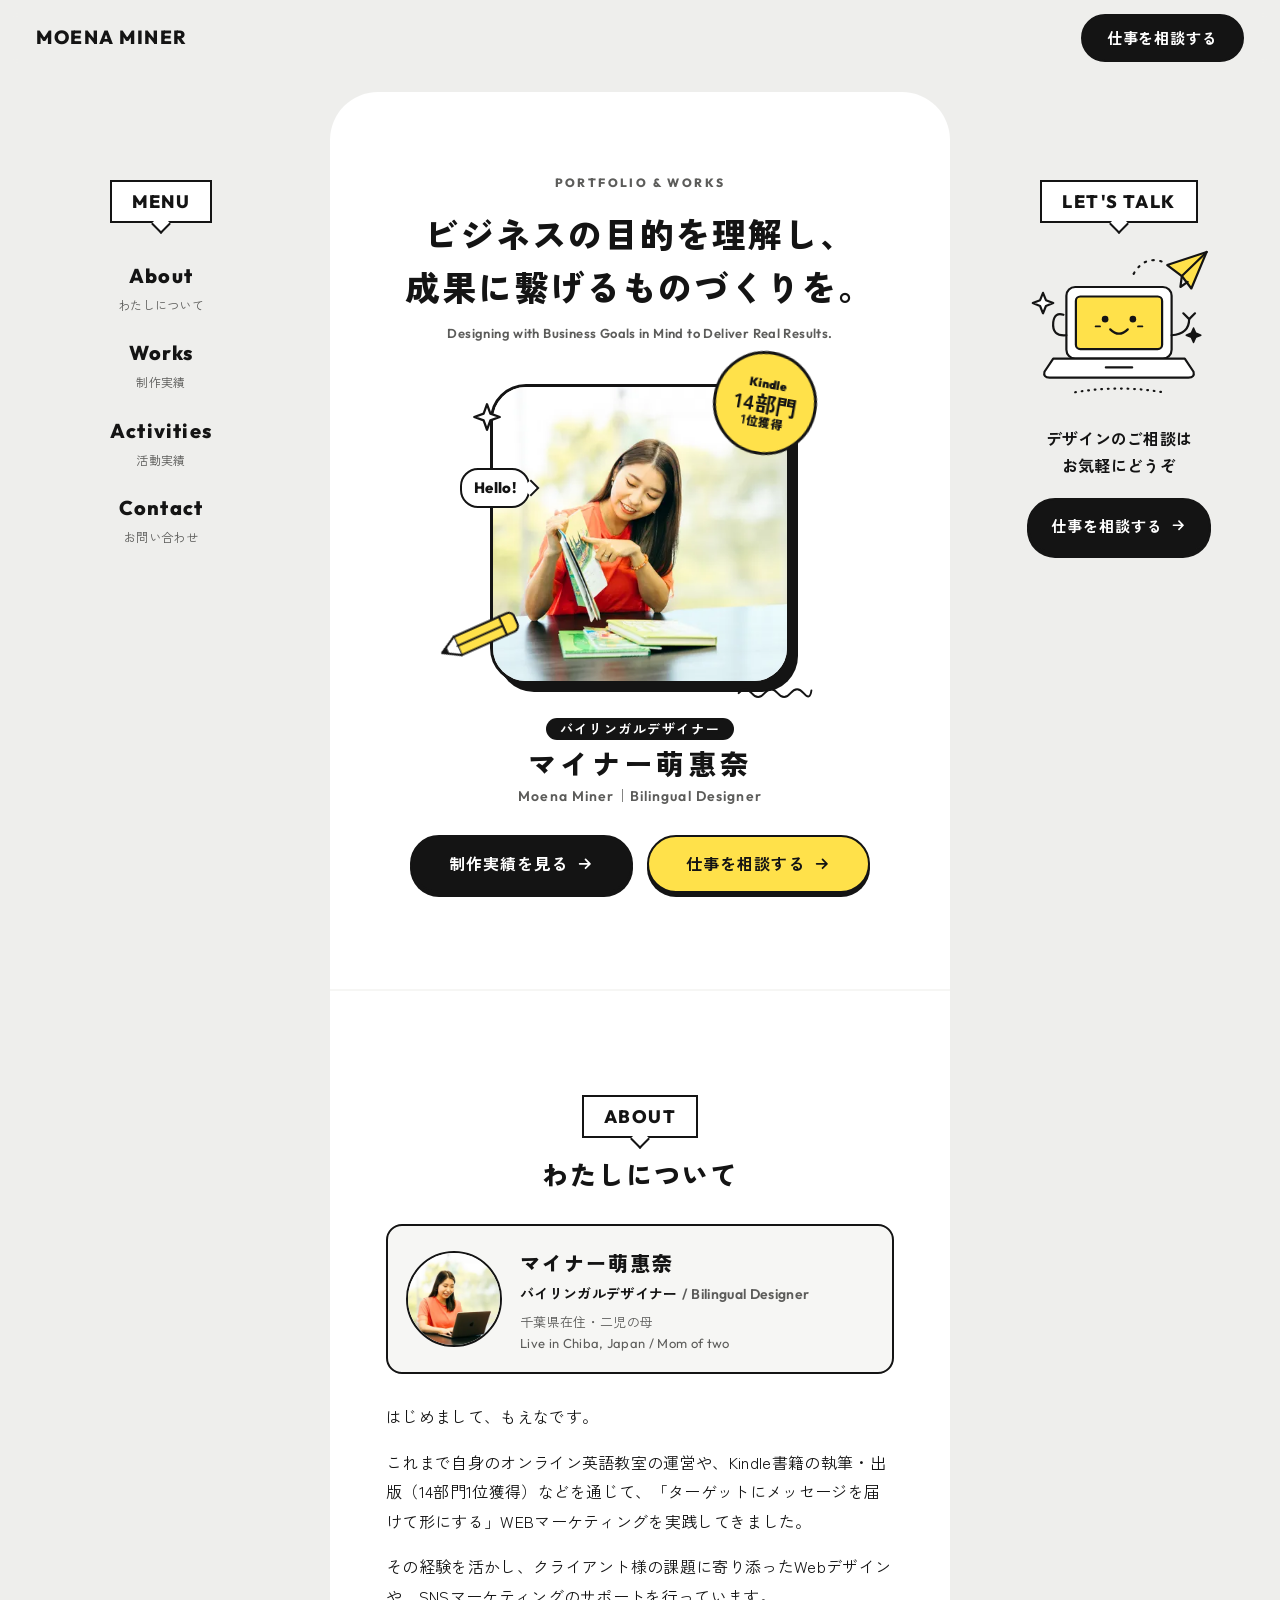
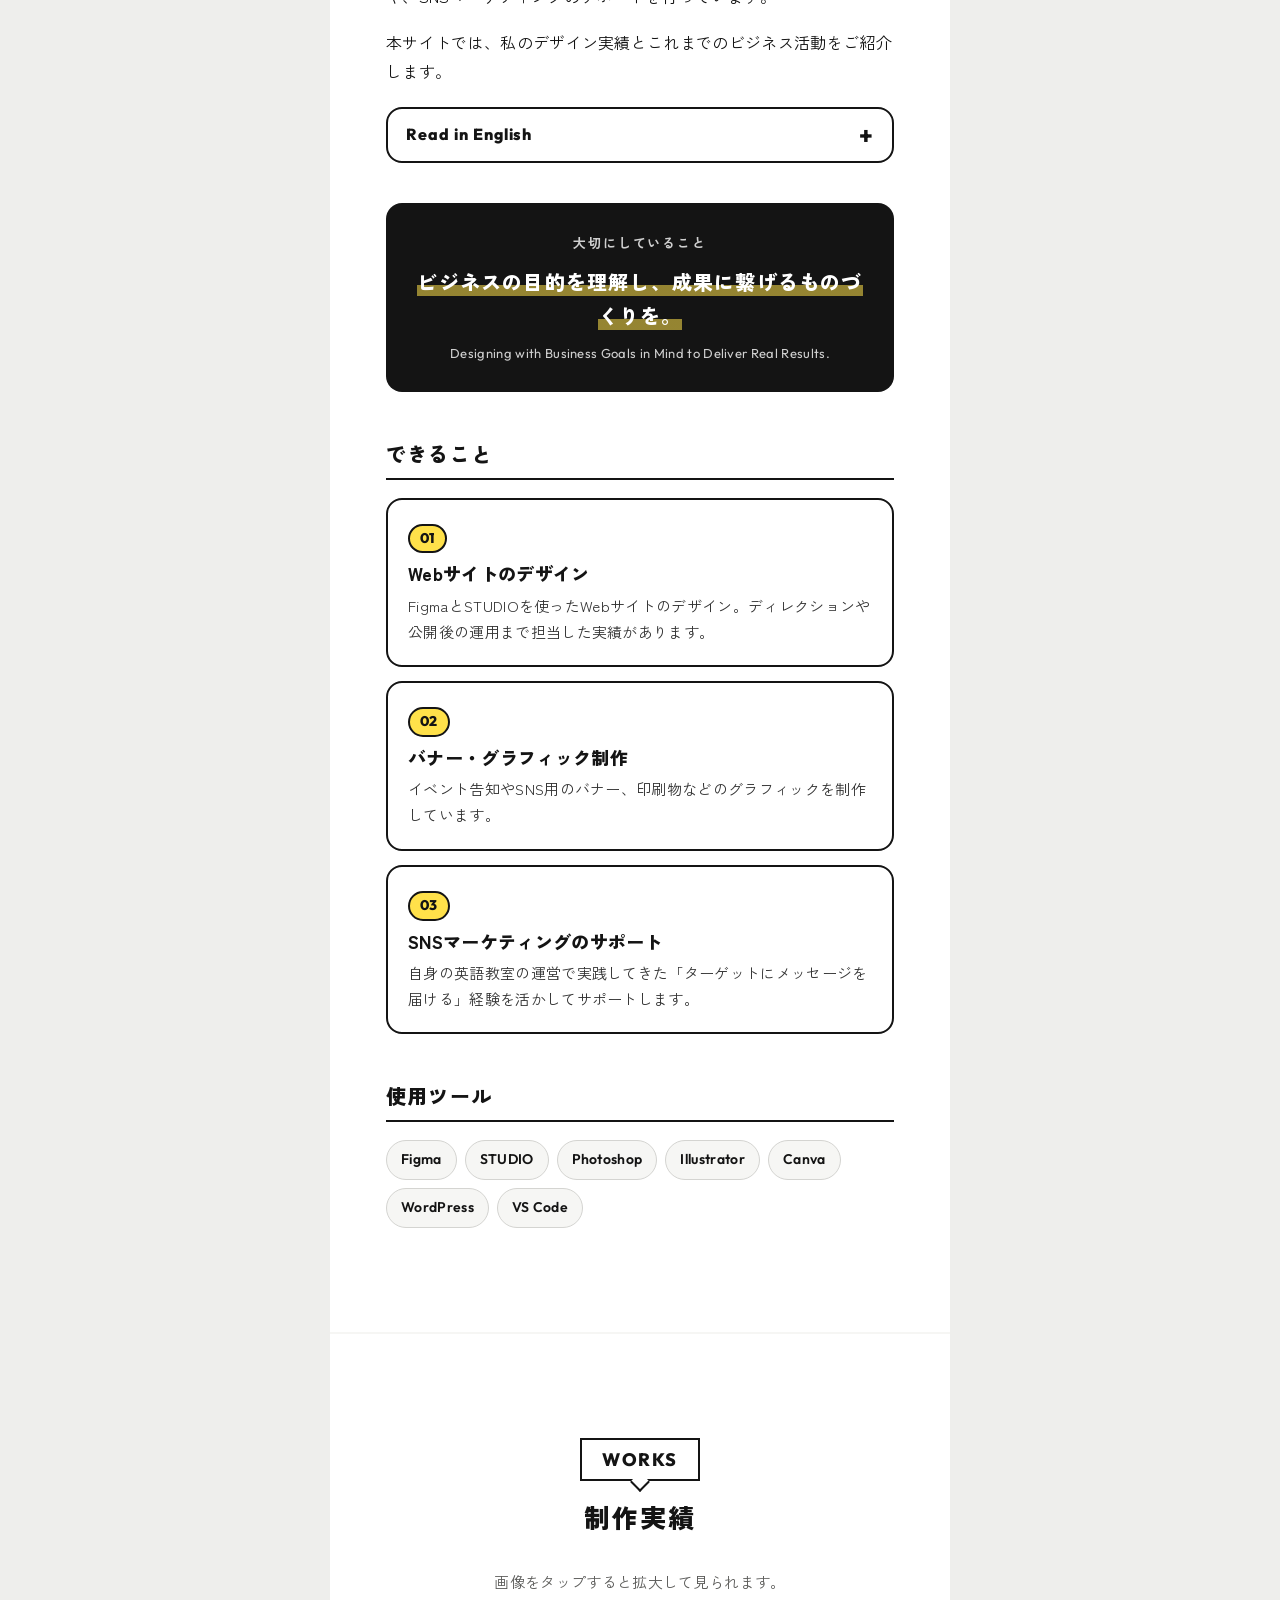
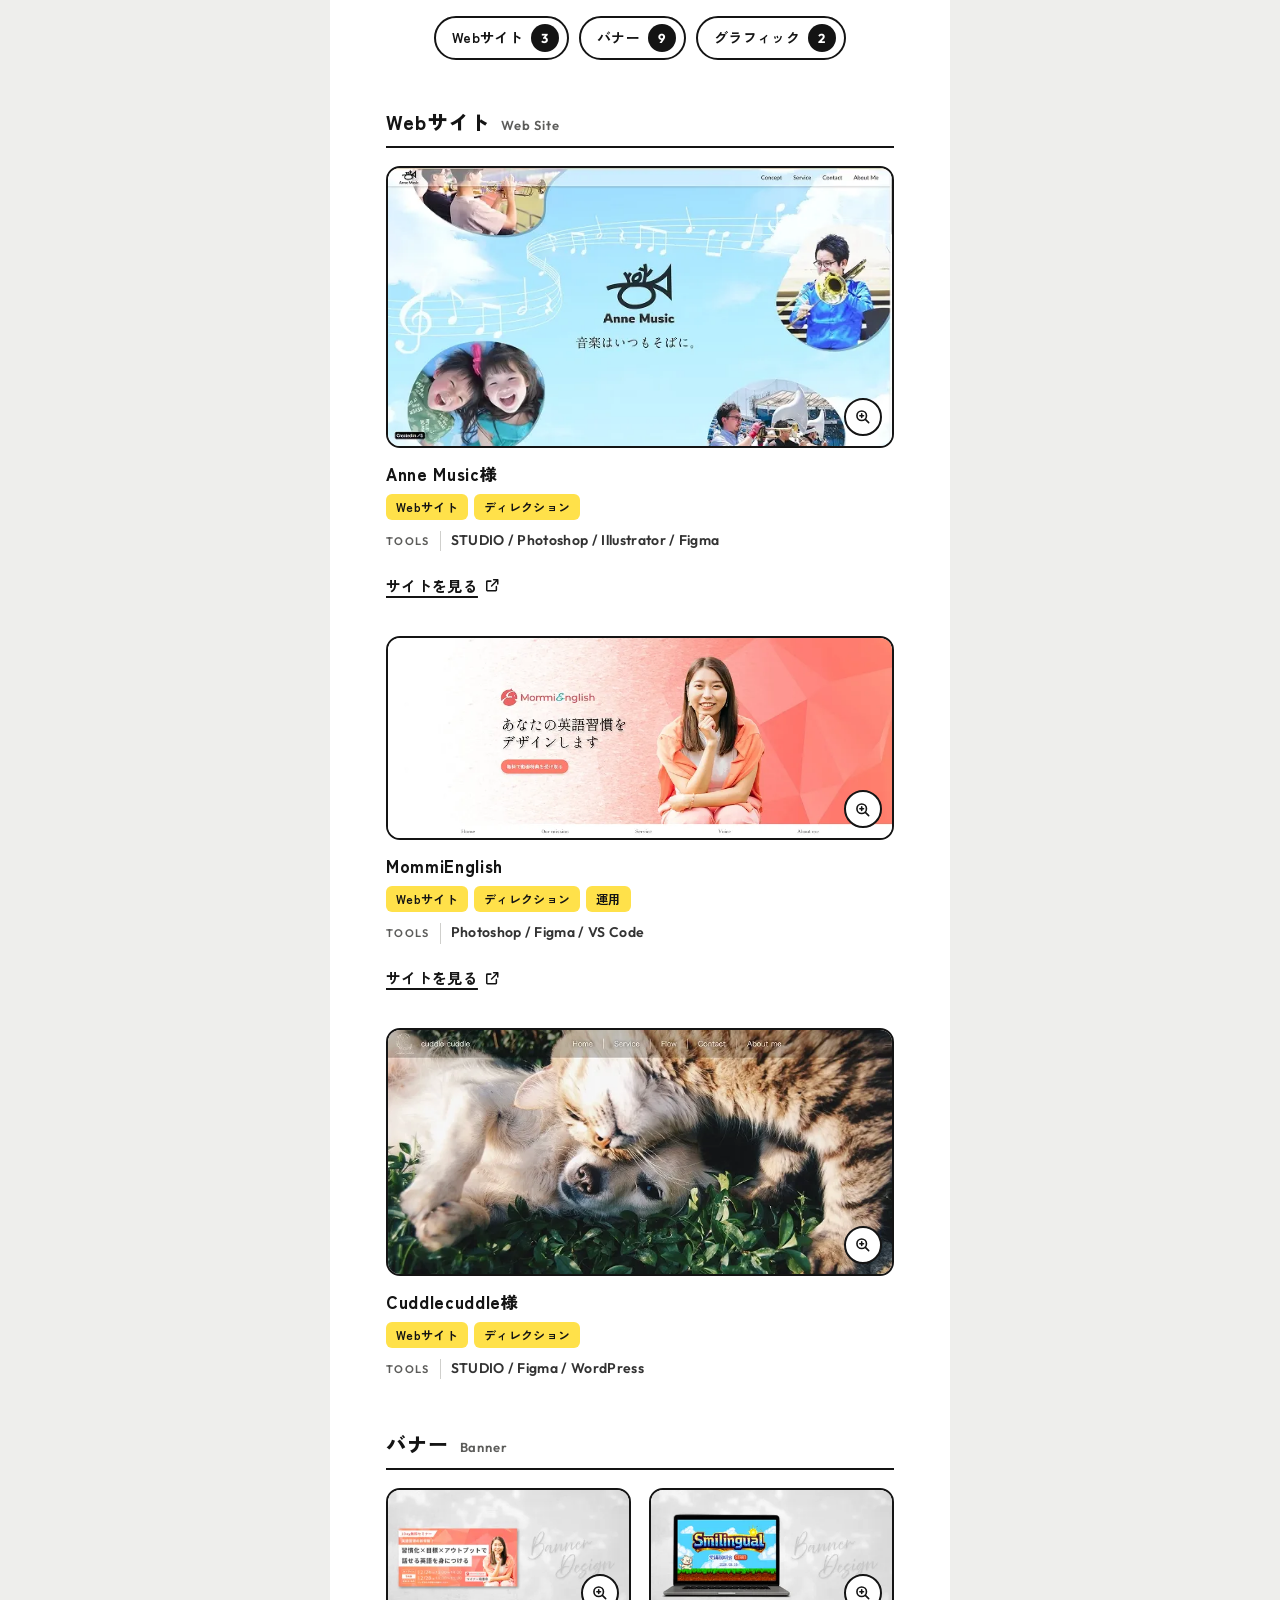
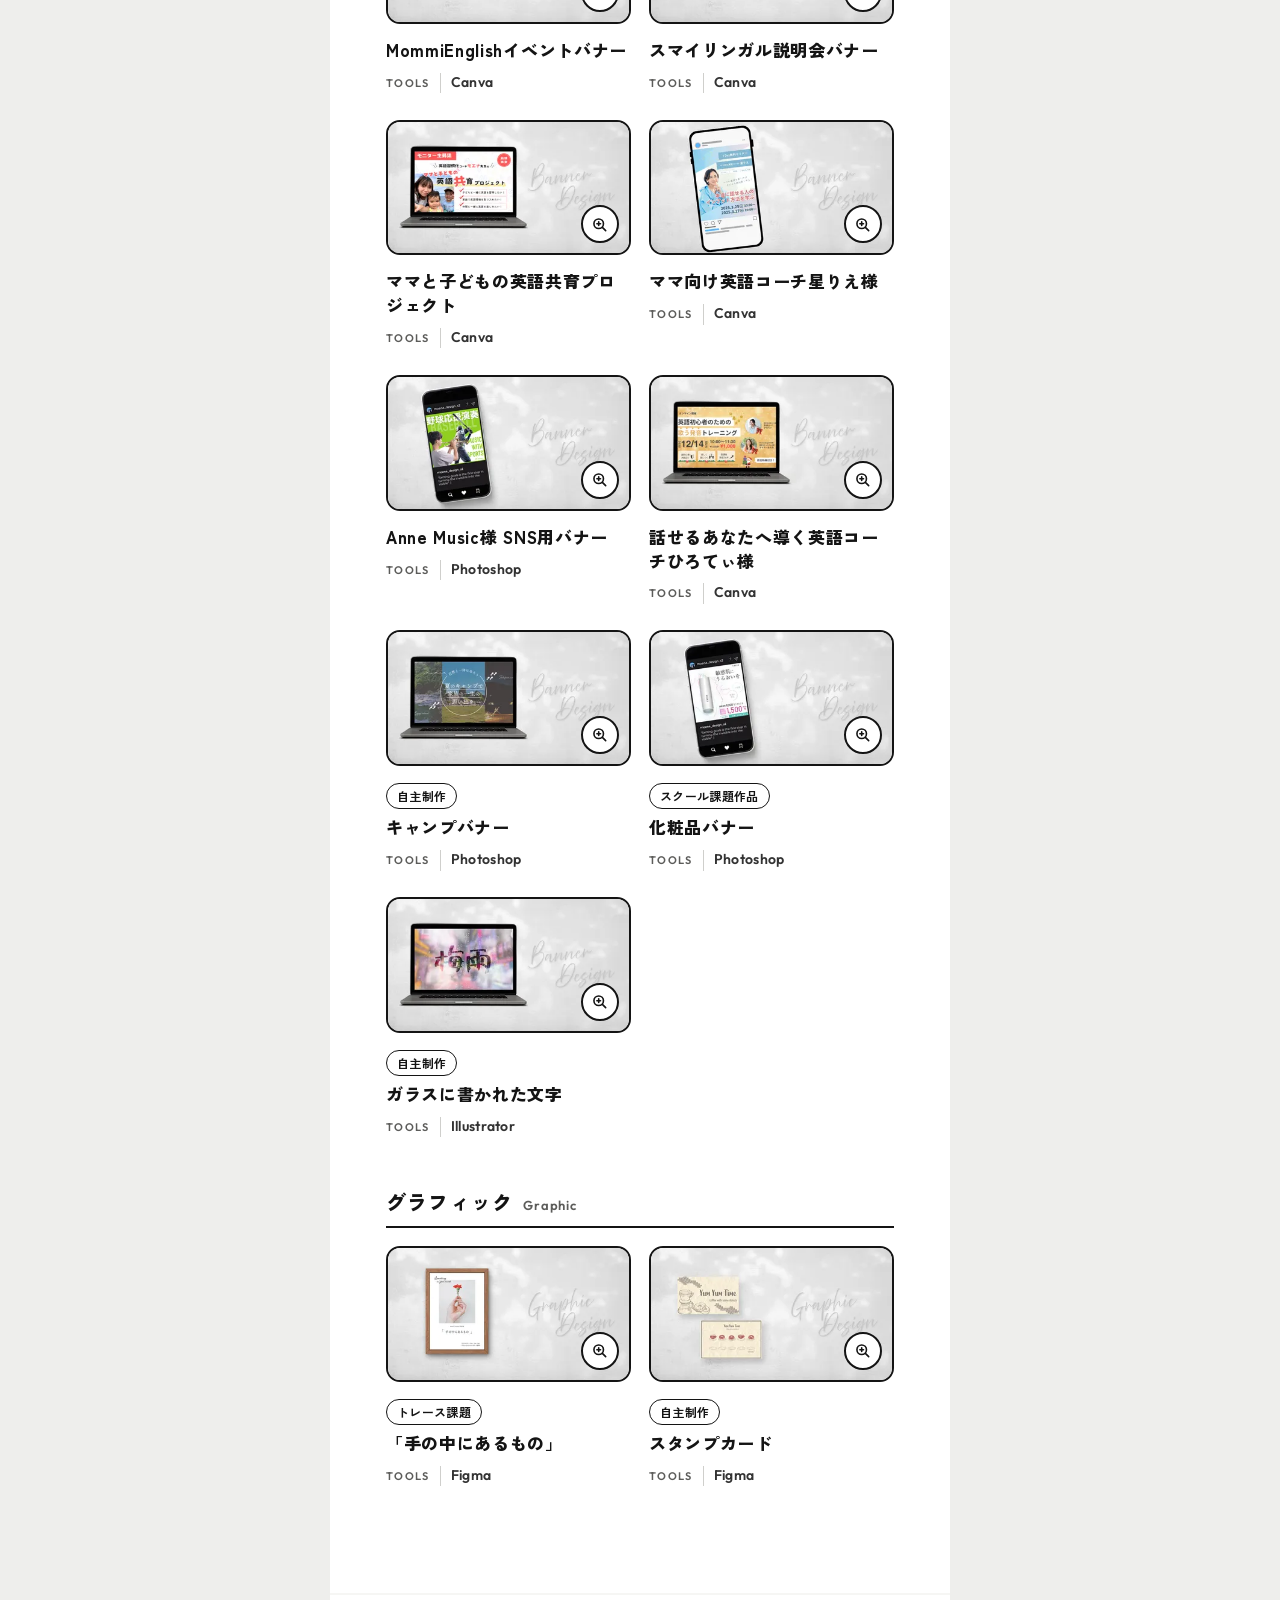
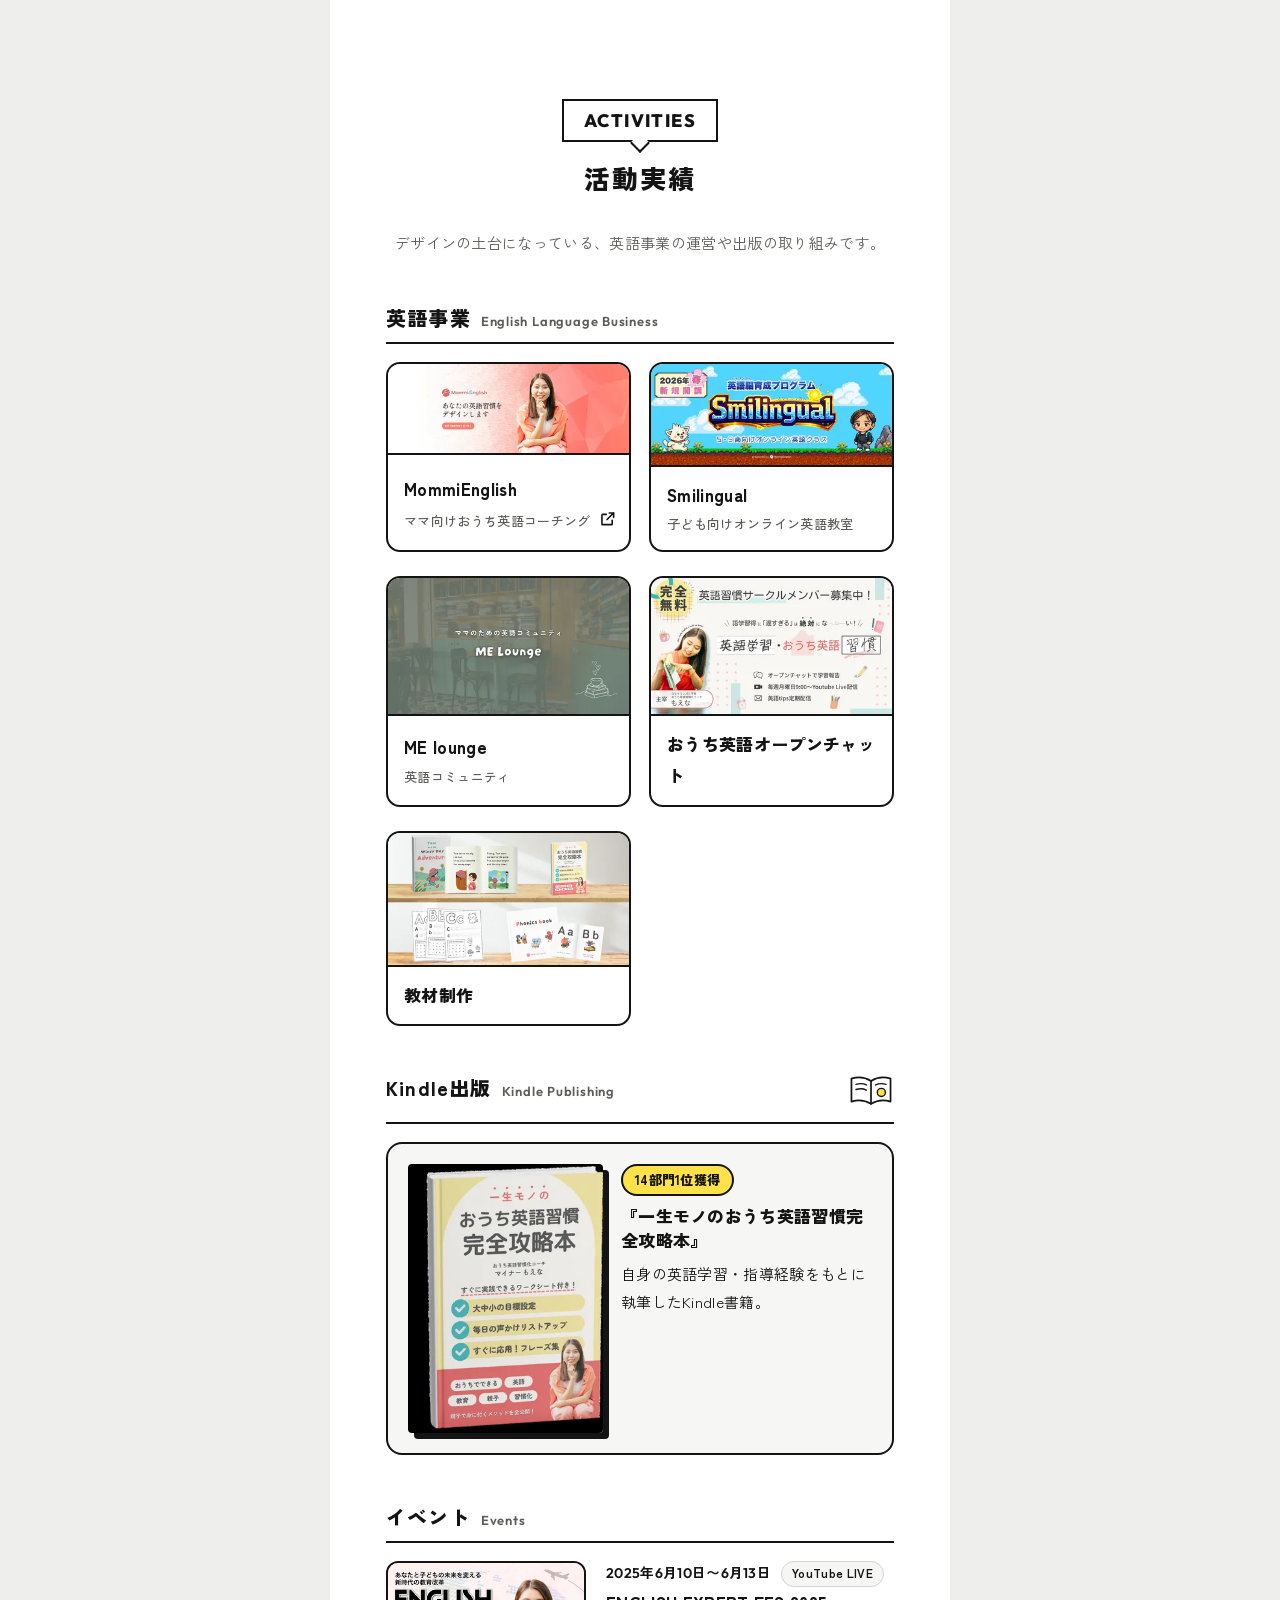
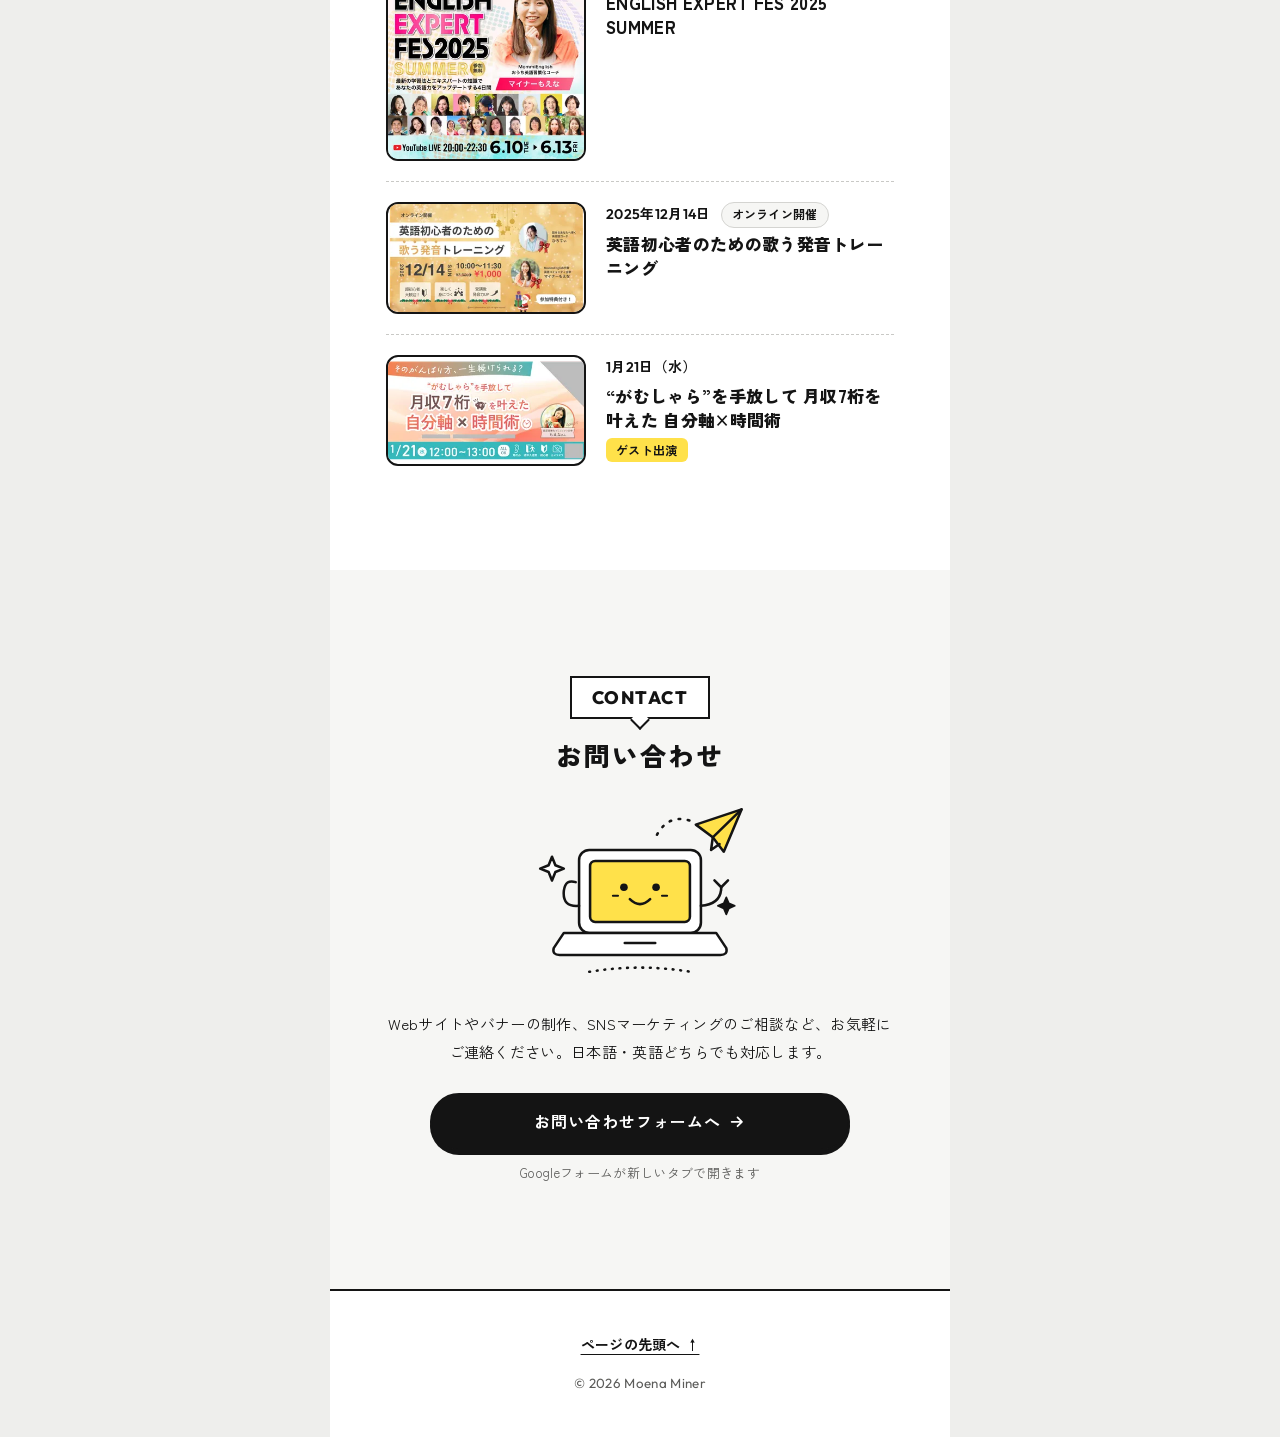
==== commit ee0d609f: "changed the favicon" ====
--- a/portfolio/index.html
+++ b/portfolio/index.html
@@ -16,7 +16,8 @@
 <meta property="og:locale" content="ja_JP">
 <meta name="twitter:card" content="summary_large_image">
 <meta name="theme-color" content="#eeeeec">
-<link rel="icon" href="favicon.svg" type="image/svg+xml">
+<link rel="icon" type="image/png" href="img/favicon.png">
+<link rel="apple-touch-icon" href="img/favicon.png"> 
 <link rel="preconnect" href="https://fonts.googleapis.com">
 <link rel="preconnect" href="https://fonts.gstatic.com" crossorigin>
 <link rel="stylesheet" href="https://fonts.googleapis.com/css2?family=Outfit:wght@600;800&family=Zen+Kaku+Gothic+New:wght@400;500;700;900&display=swap">
@@ -29,9 +30,9 @@
 
 <header class="site-header">
   <a class="brand" href="#top" aria-label="Moena Miner トップへ">
-    <span class="brand-mark" aria-hidden="true">
+    <!-- <span class="brand-mark" aria-hidden="true">
       <svg viewBox="0 0 40 40" class="illust" focusable="false"><path d="M20 3 l4.5 12.5 l12.5 4.5 l-12.5 4.5 l-4.5 12.5 l-4.5 -12.5 l-12.5 -4.5 l12.5 -4.5 z" class="fill-paper" stroke="currentColor" stroke-width="3" stroke-linejoin="round"/></svg>
-    </span>
+    </span> -->
     <span class="brand-name" lang="en">Moena Miner</span>
   </a>
   <button class="menu-btn" type="button" aria-expanded="false" aria-controls="global-nav">
